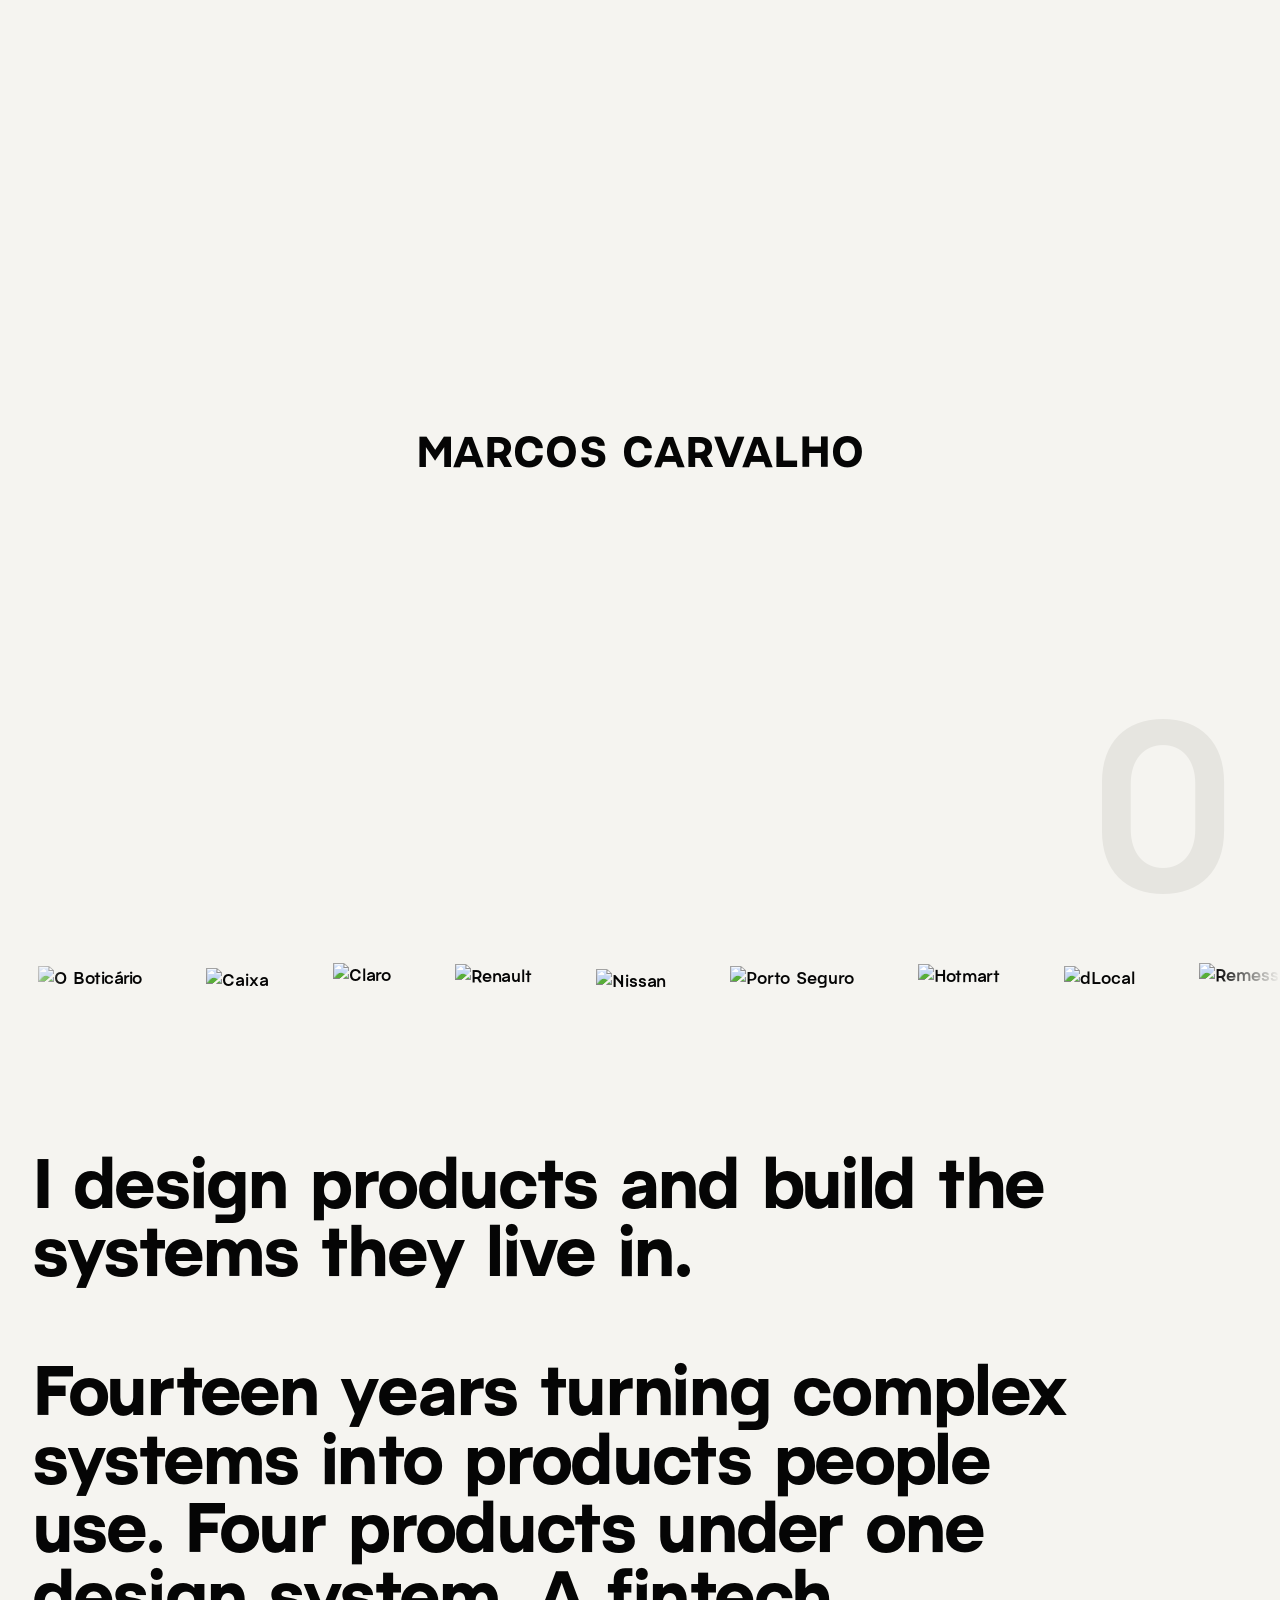
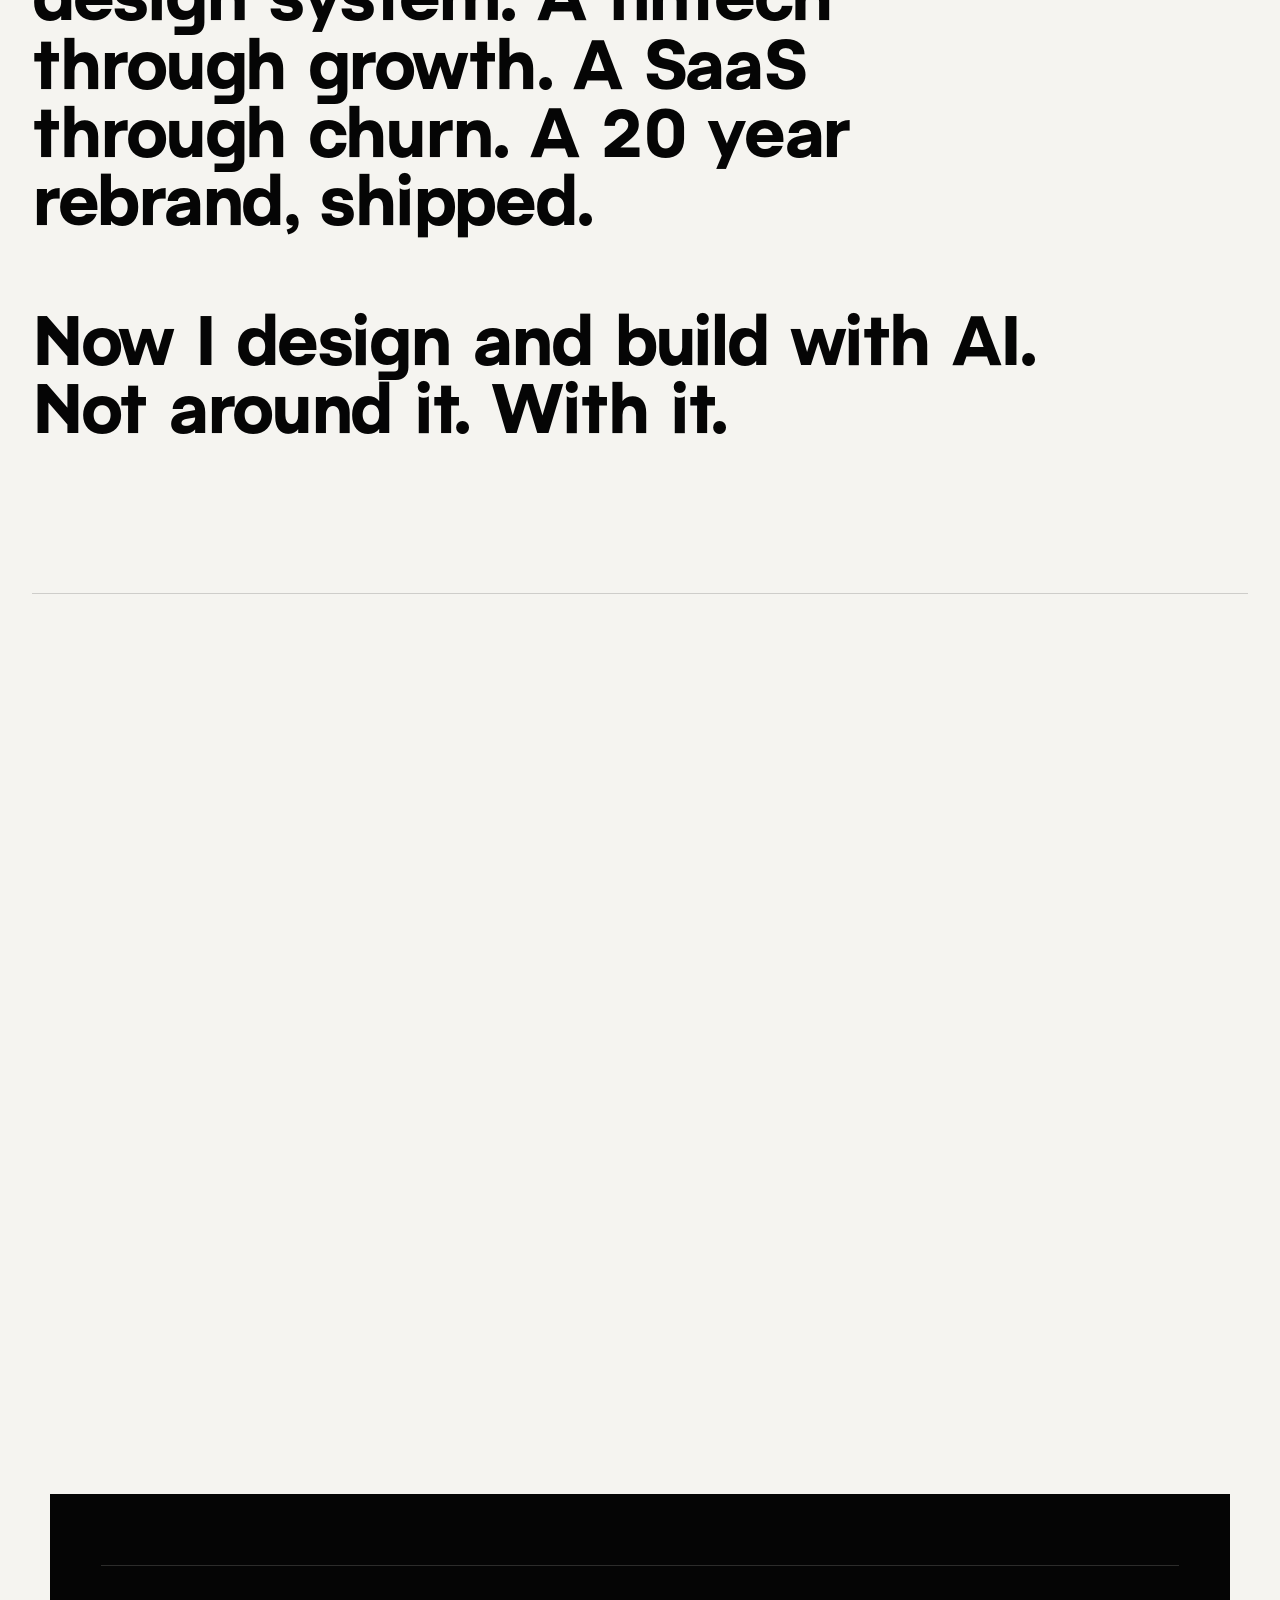
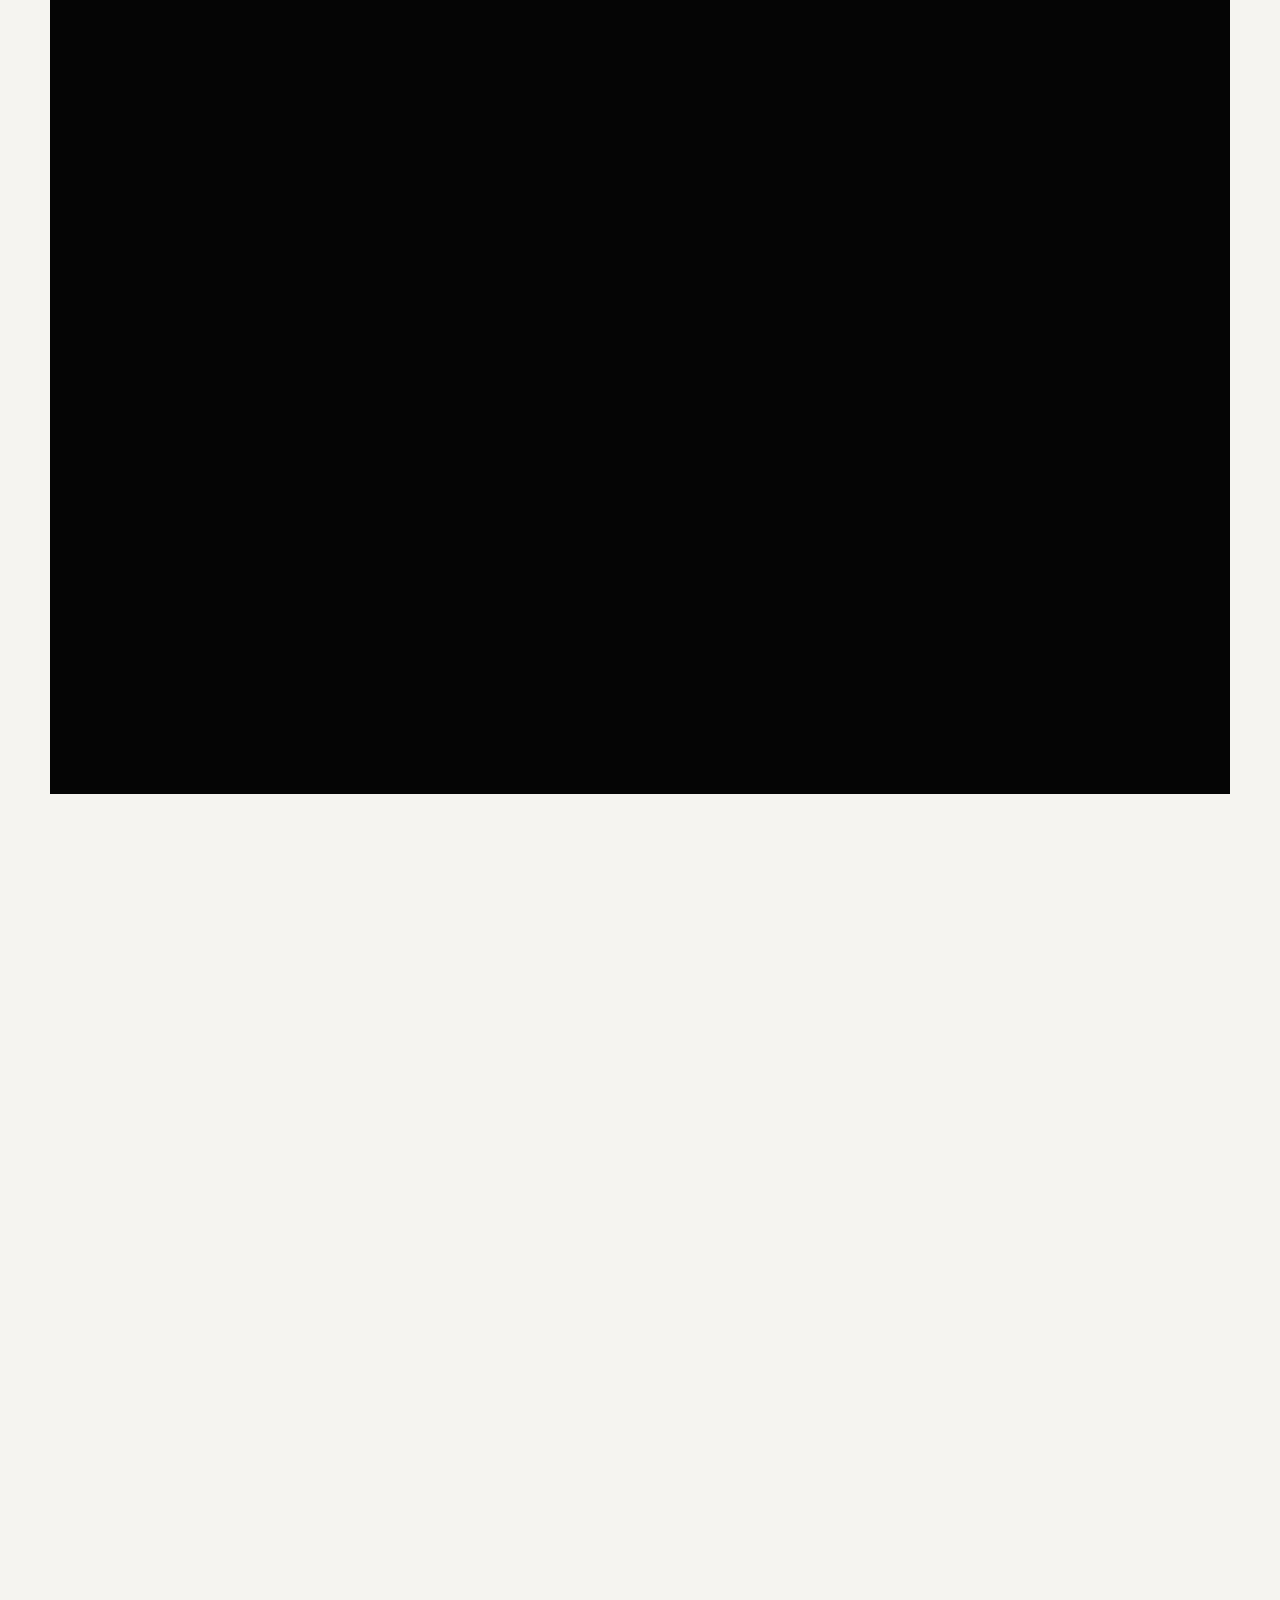
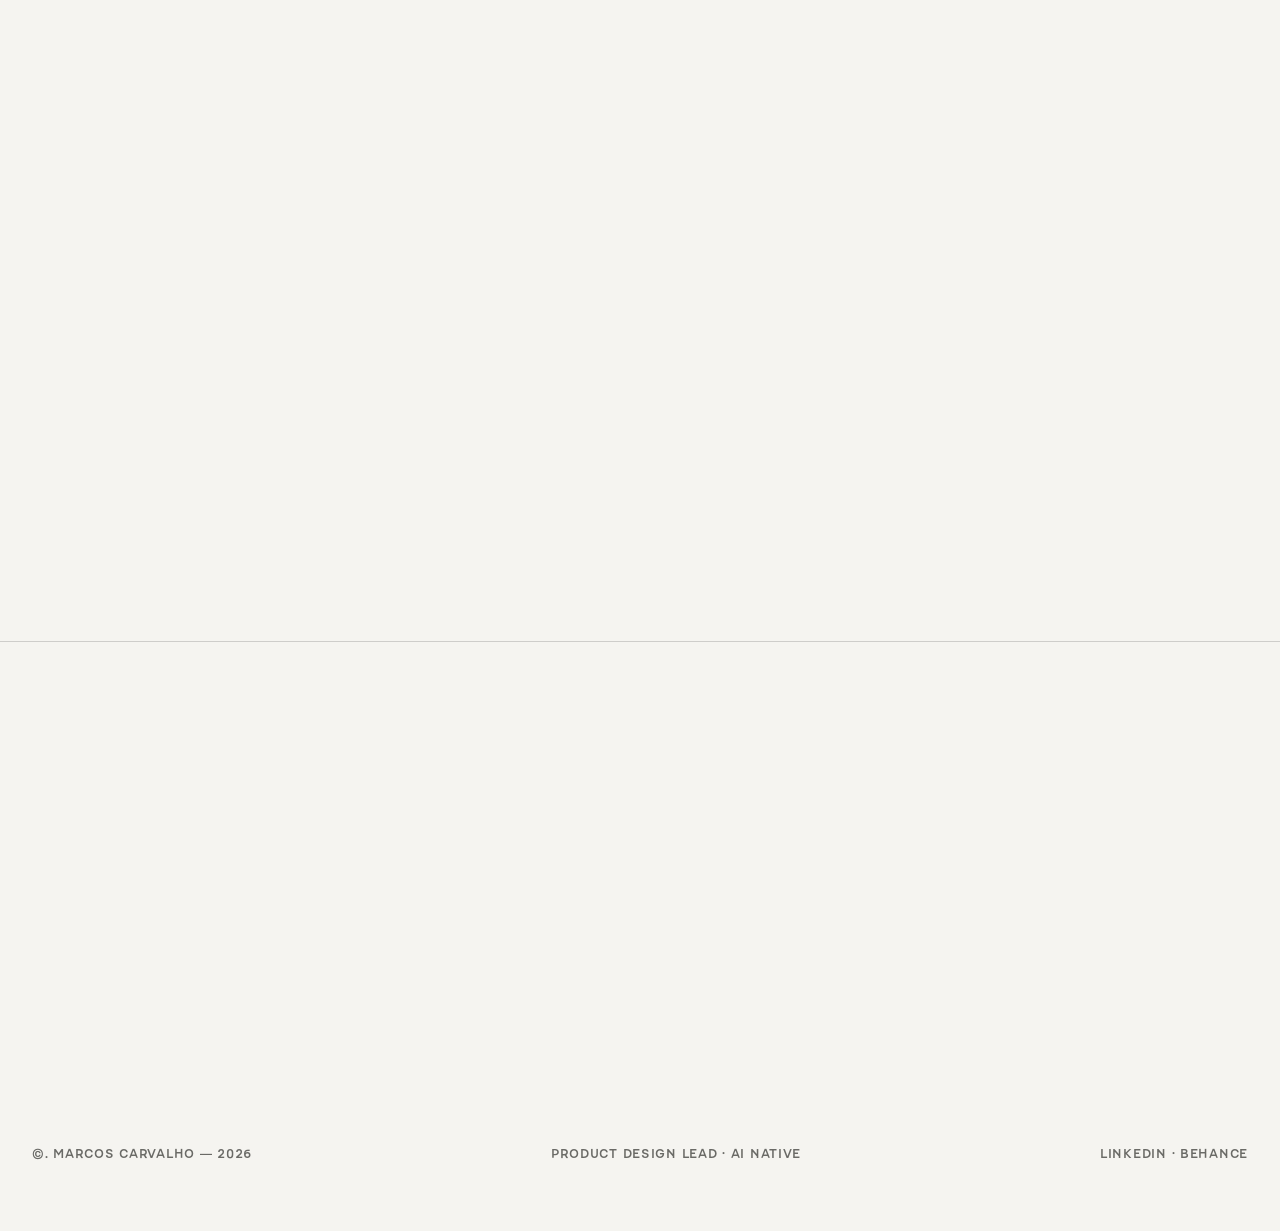
==== index.html @ 19cd9fac "Site leve: vídeos dos cases, página Systems e imagens do CMS fora do JSON Trabalho de 19/11 que esta" ====
<!doctype html>
<html lang="en">
<head>
<meta charset="utf-8" />
<meta name="viewport" content="width=device-width, initial-scale=1, viewport-fit=cover" />
<title>Marcos Carvalho — Product Design Lead &amp; AI native Designer</title>
<meta name="description" content="Marcos Carvalho, Product Design Lead and AI native Designer. Founder of CEROL. Fourteen years turning complex systems into products people use." />
<meta property="og:title" content="Marcos Carvalho — Product Design Lead & AI native Designer" />
<meta property="og:description" content="Fourteen years turning complex systems into products people use. Now designing and building with AI." />
<meta property="og:url" content="https://marcoscarvalho.work/" />
<link rel="canonical" href="https://marcoscarvalho.work/" />
<link rel="icon" href="assets/cerol/void.svg" />
<link rel="preload" as="font" href="fonts/Pacaembu-Regular.woff2" type="font/woff2" crossorigin>
<link rel="preload" as="font" href="fonts/Pacaembu-Bold.woff2" type="font/woff2" crossorigin>
<link rel="preload" as="font" href="fonts/dTJakob_Rg.woff2" type="font/woff2" crossorigin>
<link rel="stylesheet" href="css/main.css?v=89" />
</head>
<body>

  <!-- ============ LOADER ============ -->
  <div id="loader">
    <div class="pct">0</div>
    <div class="wordmark">MARCOS CARVALHO</div>
  </div>
  <div id="loader-wipe"></div>

  <!-- ============ FIXED 3D + GRAIN ============ -->
  <canvas id="gl"></canvas>
  <div id="grain"></div>

  <!-- ============ HERO INTRO MONTAGE (Huge introFastImages) ============ -->
  <div id="hero-montage" aria-hidden="true">
    <figure class="sym"><img src="assets/cerol/sun.svg" alt=""></figure>
    <figure class="sym"><img src="assets/cerol/urchin.svg" alt=""></figure>
    <figure><img src="assets/montage/120517563-37.webp" alt=""></figure>
    <figure><img src="assets/montage/135486111-07.webp" alt=""></figure>
    <figure><img src="assets/montage/250632349-15.webp" alt=""></figure>
    <figure><img src="assets/montage/136071709-cover.webp" alt=""></figure>
    <figure><img src="assets/montage/135764741-cover.webp" alt=""></figure>
    <figure><img src="assets/montage/118534117-cover.webp" alt=""></figure>
    <figure><img src="assets/montage/209221077-03.webp" alt=""></figure>
    <figure><img src="assets/montage/54196333-04.webp" alt=""></figure>
    <figure><img src="assets/montage/250632349-23.webp" alt=""></figure>
    <figure><img src="assets/montage/120517563-23.webp" alt=""></figure>
    <figure><img src="assets/montage/135486111-03.webp" alt=""></figure>
  </div>

  <!-- ============ NAV ============ -->
  <!-- starts hidden in the markup so the wordmark never flashes over the hero
       before main.js runs, and so its reveal doesn't play against the loader -->
  <nav class="nav nav-mask nav-hidden" id="nav">
    <a class="brand" href="index.html"><span>Marcos</span> <span>Carvalho</span></a>
    <!-- the site is three pages now, so the bar has to carry the way in.
         nav-mask hides only the wordmark over the hero (the hero already
         spells the name) — the links stay reachable from the first pixel. -->
    <div class="navlinks">
      <a href="product.html">Product</a>
      <a href="craft.html">Craft</a>
      <a href="systems.html">Systems</a>
      <a href="mailto:marcos@cerol.co">Contact</a>
    </div>
  </nav>

  <!-- ============ CONTENT ============ -->
  <div class="content">

    <!-- S1 · HERO -->
    <section class="hero">
      <!-- the page's h1 lives for structure/SEO; visually hidden at every size -->
      <h1 class="hero-name"><span>Marcos</span> <span>Carvalho</span></h1>
      <div class="btm">
        <!-- the spans let mobile break the roles onto their own lines -->
        <div class="lead"><span>Product Design Lead</span><span class="sep"> · </span><span>AI native</span></div>
        <div class="side">
          <span>Brazil · Remote worldwide</span>
        </div>
      </div>
      <div class="scroll-cue" aria-hidden="true">↓</div>
    </section>

    <!-- S2 · WORKED WITH — the marks land before the manifesto, not after it:
         the claim about fourteen years of complex systems arrives already
         backed rather than asking to be taken on trust.

         The --k on each item is an optical weight, not a guess: rendered at a
         common height these marks carry between 12k and 54k pixels of ink, so
         matching their heights made Caixa shout and Remessa whisper. Each k is
         sqrt(target/ink) at 60% strength — enough to even them out, not so much
         that Nissan stops being the wide wordmark everyone knows.

         The row drifts rather than wrapping: nine marks at this size do not fit
         a screen, and a broken row reads as a list that ran out of room.
         No label over it — a row of client marks under a manifesto explains
         itself. -->
    <section class="clients solid" data-theme="light">
      <div class="logos" role="img" aria-label="Brands worked with: O Boticário, Caixa, Claro, Renault, Nissan, Porto Seguro, Hotmart, dLocal, Remessa Online">
        <ul class="logos-track" id="logos-track">
            <li class="logo" style="--k:0.959"><img src="assets/logos/boticario.svg" alt="O Boticário" loading="lazy" decoding="async"></li>
            <li class="logo" style="--k:0.832"><img src="assets/logos/caixa.svg" alt="Caixa" loading="lazy" decoding="async"></li>
            <li class="logo" style="--k:1.155"><img src="assets/logos/claro.svg" alt="Claro" loading="lazy" decoding="async"></li>
            <li class="logo" style="--k:1.112"><img src="assets/logos/renault.svg" alt="Renault" loading="lazy" decoding="async"></li>
            <li class="logo" style="--k:0.743"><img src="assets/logos/nissan.svg" alt="Nissan" loading="lazy" decoding="async"></li>
            <li class="logo" style="--k:0.979"><img src="assets/logos/porto.svg" alt="Porto Seguro" loading="lazy" decoding="async"></li>
            <li class="logo" style="--k:1.105"><img src="assets/logos/hotmart.svg" alt="Hotmart" loading="lazy" decoding="async"></li>
            <li class="logo" style="--k:0.96"><img src="assets/logos/dlocal.svg" alt="dLocal" loading="lazy" decoding="async"></li>
            <li class="logo" style="--k:1.165"><img src="assets/logos/remessa.svg" alt="Remessa Online" loading="lazy" decoding="async"></li>
        </ul>
      </div>
    </section>

    <!-- S3 · MANIFESTO -->
    <section class="manifesto solid" id="manifesto" data-theme="light">
      <div class="max">
        <p data-split>I design products and build the systems they live in.</p>
        <p data-split>Fourteen years turning complex systems into products people use. Four products under one design system. A fintech through growth. A SaaS through churn. A 20 year rebrand, shipped.</p>
        <p data-split>Now I design and build with AI. Not around it. With it.</p>
      </div>
    </section>

    <!-- S4 · THE TWO DOORS — the home carries no work any more, so this is
         where it hands you over. It sits right under the manifesto: the claim
         is made and the work is one click away, before anything asks you to
         read further. Side by side and on the same hairline, because neither
         of the two is the lesser one.
         The contact follows immediately: a 50vh window onto the 3D tunnel used
         to sit between them, and with the work gone from this page it read as
         a screen of nothing rather than a breath. -->
    <section class="doors solid pad" data-theme="light">
      <div class="max">
        <div class="doors-grid three">
          <a class="door2 rv" href="product.html" data-transition>
            <span class="door-title">Product design <span class="arrow">↗</span></span>
            <span class="door-lead">Research to shipped system, in dense products. Fintech, ecommerce and B2B SaaS.</span>
            <span class="door-strip" data-catalog="product" data-layout="strip" data-limit="2" aria-hidden="true"></span>
          </a>
          <a class="door2 rv" href="craft.html" data-transition>
            <span class="door-title">Graphic &amp; craft <span class="arrow">↗</span></span>
            <span class="door-lead">Brand systems, editorial, apparel and record sleeves.</span>
            <span class="door-strip" data-catalog="craft" data-layout="strip" data-limit="2" aria-hidden="true"></span>
          </a>
          <a class="door2 rv" href="systems.html" data-transition>
            <span class="door-title">Systems &amp; experiments <span class="arrow">↗</span></span>
            <span class="door-lead">What I design and build with AI, in the open. Starting with Radar de Vagas.</span>
            <span class="door-strip" aria-hidden="true">
              <span class="dcover"><img src="assets/systems/radar/abertura.webp" alt="" loading="lazy" decoding="async"></span>
              <span class="dcover"><img src="assets/systems/radar/05-nota-de-fit.webp" alt="" loading="lazy" decoding="async"></span>
            </span>
          </a>
        </div>
      </div>
    </section>

    <!-- INTERSTICE A · sun · the breath between the work and the method -->
    <div class="inter" data-inter="0"></div>

    <!-- S5 · HOW I WORK — section is transparent so the 3D tunnel shows
         through; only the left panel (.whatido .max) has a background.
         The work moved to its own pages (product.html, craft.html), so the
         home is hero, claim and method: these columns are what the page has
         to say about how the work gets made.
         Asymmetric on purpose: three equal columns would claim these three
         things weigh the same. They don't — Product design is the titular
         position, so it leads at full width with its own topology (voice left,
         evidence right) and the other two run as a pair beneath.
         Each column closes on a spec line rather than the number it used to
         repeat: the numbers live one chapter up now.
    -->
    <section class="whatido" data-theme="light">
      <div class="max">
        <div class="lbl rv">How I work</div>
        <div class="caps">


          <div class="cap cap-lead rv">
            <!-- four products, re-composed: grid, row, column. Nothing added or
                 removed — only reorganised -->
            <div class="fig" aria-hidden="true"><svg viewBox="0 0 96 96" fill="none" stroke="currentColor" stroke-width="1.6">
              <rect class="blk b1" width="20" height="20" rx="2.5"/>
              <rect class="blk b2" width="20" height="20" rx="2.5"/>
              <rect class="blk b3" width="20" height="20" rx="2.5"/>
              <rect class="blk b4" width="20" height="20" rx="2.5"/>
            </svg></div>
            <h3>Product design</h3>
            <p class="lead">End to end, from research to shipped system.</p>
            <div class="say">
              <p>Dense products, fintech and ecommerce. Research to shipped system, with the architecture decided before the pixels. At Solvefy that meant four products pulled under one design system and one language.</p>
              <p class="proof">Information architecture · design systems · high fidelity delivery</p>
            </div>
          </div>
          <div class="cap cap-pair rv">
            <!-- orchestration: the hub dispatches work down each wire and the
                 agent that answers lights up -->
            <div class="fig" aria-hidden="true"><svg viewBox="0 0 96 96" fill="none" stroke="currentColor" stroke-width="1.6" stroke-linecap="round">
              <g class="wire"><path d="M48 48 48 18"/><path d="M48 48 76 64"/><path d="M48 48 20 64"/></g>
              <g class="pulse"><path d="M48 48 48 18"/><path d="M48 48 76 64"/><path d="M48 48 20 64"/></g>
              <circle class="hub" cx="48" cy="48" r="7.5"/>
              <circle class="node" cx="48" cy="18" r="4.5"/>
              <circle class="node" cx="76" cy="64" r="4.5"/>
              <circle class="node" cx="20" cy="64" r="4.5"/>
            </svg></div>
            <h3>AI native</h3>
            <p class="lead">I build with AI, not around it.</p>
            <div class="say">
              <p>AI driven design workflows that shortened delivery for the whole team, then an internal leads engine designed and built end to end. The stack is in my hands daily, not in a deck.</p>
              <p class="proof">Claude Code · MCPs · custom agents, since July 2025</p>
            </div>
          </div>
          <div class="cap cap-pair rv">
            <!-- a stroke laid down by hand, and the dots it seeds along the way -->
            <div class="fig" aria-hidden="true"><svg viewBox="0 0 96 96" fill="none" stroke="currentColor" stroke-width="1.6" stroke-linecap="round">
              <path class="draw" pathLength="1" d="M12 70C22 34 34 24 44 40s10 26 20 20 14-24 20-38"/>
              <circle class="seed" cx="28" cy="40" r="3.4"/>
              <circle class="seed" cx="52" cy="56" r="3.4"/>
              <circle class="seed" cx="74" cy="35" r="3.4"/>
            </svg></div>
            <h3>Craft &amp; leadership</h3>
            <p class="lead">Craft is the delivery, not the decoration.</p>
            <div class="say">
              <p>Design and growth together at Solvefy, after three runs as Product Design Lead and one as Design Director. Founder of CEROL, my own studio, and of Lerdo, the cycling brand I built from zero. I hire, mentor and leave a culture behind.</p>
              <p class="proof">Product Design Lead ×3 · Design Director · founder ×2</p>
            </div>
          </div>


        </div>
      </div>
    </section>

    <!-- INTERSTICE B · urchin · the window the third mark crosses. It sits
         between the method and the person, which is a real turn — the old one
         sat before the contact, where it read as a screen of nothing. -->
    <div class="inter" data-inter="1"></div>

    <!-- S6 · ABOUT — the same block closes every page, always the last thing
         before the ask: you read the work, then who made it, then the ask.
         No .solid: the band is transparent so the mark crossing the window
         above it keeps travelling through instead of being sliced off by an
         opaque edge. The contact below is still solid, and that is where the
         tunnel ends. -->
    <section class="about pad" data-theme="light">
      <div class="max grid">
        <p class="rv" data-split><b>The punk and DIY scene made me a designer years before I understood what design was.</b> Self taught musician since 13. Moved by everything new. Fourteen years later I run CEROL, my own design company, and still build worlds end to end, from the pixel to the P&amp;L.</p>
        <div class="portrait rv"><img src="assets/photos/portrait-960.webp" srcset="assets/photos/portrait-960.webp 960w, assets/photos/portrait.webp 1400w" sizes="(max-width:760px) 92vw, 40vw" alt="Marcos Carvalho" width="1400" height="1867" loading="lazy" decoding="async"></div>
      </div>
    </section>

    <!-- S7 · CONTACT -->
    <footer class="contact solid pad" data-theme="light">
      <div class="max">
        <div class="cta rv-line"><span>Let's build<br>something. <a href="mailto:marcos@cerol.co" data-magnetic>marcos@cerol.co</a></span></div>
        <div class="meta">
          <span>©. Marcos Carvalho — 2026</span>
          <span>Product Design Lead · AI native</span>
          <span><a href="https://www.linkedin.com/in/marcospc">LinkedIn</a> · <a href="https://www.behance.net/marcos_____carvalho">Behance</a></span>
        </div>
      </div>
    </footer>

  </div>

  <!-- ============ FLOATING UI ============ -->
  <!-- iOS 13+ gates the gyroscope behind a user-gesture permission request;
       scene.js reveals this chip only on touch devices that need it -->
  <button id="motion-cta" class="motion-chip" hidden>
    <svg viewBox="0 0 24 24" fill="none" stroke="currentColor" stroke-width="1.5" aria-hidden="true">
      <rect x="8.2" y="4" width="7.6" height="16" rx="1.6" transform="rotate(10 12 12)"/>
      <path d="M4 9.4A9.6 9.6 0 0 1 5.8 5.9M20 14.6a9.6 9.6 0 0 1-1.8 3.5"/>
    </svg>
    <span>Tilt to explore</span>
  </button>
  <div id="thumb"></div>
  <div id="cursor"><div class="ring"></div><div class="dot"></div></div>
  <div id="page-transition"></div>

<script type="importmap">
{ "imports": {
  "three": "https://cdn.jsdelivr.net/npm/three@0.160.0/build/three.module.js",
  "three/addons/": "https://cdn.jsdelivr.net/npm/three@0.160.0/examples/jsm/"
}}
</script>
<script src="https://cdn.jsdelivr.net/npm/gsap@3.12.5/dist/gsap.min.js"></script>
<script src="https://cdn.jsdelivr.net/npm/gsap@3.12.5/dist/ScrollTrigger.min.js"></script>
<script src="https://cdn.jsdelivr.net/npm/@studio-freight/lenis@1.0.42/dist/lenis.min.js"></script>
<script type="module" src="js/scene.js?v=89"></script>
<script type="module" src="js/main.js?v=89"></script>
<script type="module" src="js/work.js?v=89"></script>
</body>
</html>
---- css/main.css ----
/* ============================================================
   Marcos Carvalho — Portfolio v2
   Design tokens + full layout. See PLANO-SITE.md for the spec.
   ============================================================ */

@font-face{font-family:"Jakob";src:url("../fonts/dTJakob_Th.woff2") format("woff2"),url("../fonts/dTJakob_Th.otf") format("opentype");font-weight:200;font-display:block}
@font-face{font-family:"Jakob";src:url("../fonts/dTJakob_Rg.woff2") format("woff2"),url("../fonts/dTJakob_Rg.otf") format("opentype");font-weight:400;font-display:block}
@font-face{font-family:"Jakob";src:url("../fonts/dTJakob_Lg.woff2") format("woff2"),url("../fonts/dTJakob_Lg.otf") format("opentype");font-weight:500;font-display:block}
@font-face{font-family:"Jakob";src:url("../fonts/dTJakob_Sb.woff2") format("woff2"),url("../fonts/dTJakob_Sb.otf") format("opentype");font-weight:600;font-display:block}
@font-face{font-family:"Jakob";src:url("../fonts/dTJakob_Bd.woff2") format("woff2"),url("../fonts/dTJakob_Bd.otf") format("opentype");font-weight:700;font-display:block}

/* Pacaembu (primary typeface) — 4 weights; 200/600 fall back to nearest */
@font-face{font-family:"Pacaembu";src:url("../fonts/Pacaembu-Regular.woff2") format("woff2"),url("../fonts/Pacaembu-Regular.otf") format("opentype");font-weight:400;font-display:block}
@font-face{font-family:"Pacaembu";src:url("../fonts/Pacaembu-Medium.woff2") format("woff2"),url("../fonts/Pacaembu-Medium.otf") format("opentype");font-weight:500;font-display:block}
@font-face{font-family:"Pacaembu";src:url("../fonts/Pacaembu-Bold.woff2") format("woff2"),url("../fonts/Pacaembu-Bold.otf") format("opentype");font-weight:700;font-display:block}
@font-face{font-family:"Pacaembu";src:url("../fonts/Pacaembu-Black.woff2") format("woff2"),url("../fonts/Pacaembu-Black.otf") format("opentype");font-weight:900;font-display:block}

:root{
  --blk:#050505;
  --wht:#f5f4f0;
  --gray:#8d8d88;
  /* ---- morphing theme ---- site INVERTED: default is now LIGHT
     (white bg, black elements). --bg/--fg flip per [data-theme] on <html>;
     everything that should morph reads these instead of hardcoded blk/wht. */
  --bg:#f5f4f0;
  --fg:#050505;
  --dim:#cbcac5;               /* faint unrevealed manifesto text on light */
  --line-th:rgba(5,5,5,.16);
  --gray-th:#6a6a66;
}
:root[data-theme="light"]{
  --bg:#f5f4f0; --fg:#050505; --dim:#cbcac5;
  --line-th:rgba(5,5,5,.16); --gray-th:#6a6a66;
}
:root[data-theme="dark"]{
  --bg:#050505; --fg:#f5f4f0; --dim:#3a3a38;
  --line-th:rgba(245,244,240,.16); --gray-th:#8d8d88;
}

*{margin:0;padding:0;box-sizing:border-box}
html{scroll-behavior:auto}
/* the whole page morphs between themes over .5s (Huge duration-500) */
html,body{
  background:var(--bg);color:var(--fg);
  transition:background-color .5s cubic-bezier(.4,0,.2,1), color .5s cubic-bezier(.4,0,.2,1);
}
body{
  font-family:"Pacaembu","Jakob",system-ui,sans-serif;font-weight:400;
  -webkit-font-smoothing:antialiased;overflow-x:hidden;
  cursor:none;
}
a{color:inherit;text-decoration:none}
/* The page draws its own cursor, so the UA's pointer hand doubles it: a ring
   and a hand aiming at the same word. body already said cursor:none, but the
   UA stylesheet re-arms every interactive element, so they have to give it up
   by name. Only where a real pointer exists — the (hover:none) rule further
   down hands all of it back on touch, as does the pre-fonts loading state. */
@media (hover:hover) and (pointer:fine){
  a,button,summary,label,[role="button"],input,textarea,select{cursor:none}
  /* the lightbox sits at z-index 400 and the drawn cursor at 100, so inside
     it the system pointer is the only one the viewer can see */
  #lightbox,#lightbox button{cursor:pointer}
}
b{font-weight:600}
/* kill the 300ms tap delay and double-tap zoom on interactive elements */
a,button,.row,.tile{touch-action:manipulation}
a:focus-visible,button:focus-visible{outline:2px solid var(--fg);outline-offset:4px}
/* inside difference-blended containers a near-black outline vanishes in
   light theme — white survives the blend against any backdrop */
.nav a:focus-visible,.nav button:focus-visible,.chnav a:focus-visible{outline-color:var(--wht)}
::selection{background:var(--fg);color:var(--bg)}
img{max-width:100%;display:block}

/* ---- loading state: hide content until fonts+loader ready ---- */
html:not(.fonts-ready) body,
html:not(.fonts-ready) a,
html:not(.fonts-ready) button{cursor:auto}

/* ---- fixed 3D canvas, lives behind everything, whole page ---- */
#gl{position:fixed;inset:0;z-index:0;display:block;background:var(--bg);
  transition:background-color .5s cubic-bezier(.4,0,.2,1)}

/* ---- hero intro montage (Huge introFastImages: a rapid full bleed flash
   of frames right as the hero settles, then it clears) ---- */
#hero-montage{
  position:fixed;inset:0;z-index:150;pointer-events:none;
  background:var(--bg);opacity:0;
}
#hero-montage.playing{opacity:1}
#hero-montage figure{
  position:absolute;inset:0;margin:0;opacity:0;
  display:flex;align-items:center;justify-content:center;
}
#hero-montage figure img{
  width:100%;height:100%;object-fit:cover;
  filter:grayscale(1) contrast(1.1) brightness(1.02);
}
#hero-montage figure.sym img{
  width:min(46vh,46vw);height:auto;object-fit:contain;filter:none;
}

/* film grain overlay */
#grain{
  position:fixed;inset:0;z-index:1;pointer-events:none;opacity:.05;mix-blend-mode:multiply;
  background-image:url("data:image/svg+xml;utf8,<svg xmlns='http://www.w3.org/2000/svg' width='120' height='120'><filter id='n'><feTurbulence type='fractalNoise' baseFrequency='0.9' numOctaves='2'/></filter><rect width='100%25' height='100%25' filter='url(%23n)'/></svg>");
}

/* ---- loader ---- */
#loader{
  position:fixed;inset:0;z-index:200;background:var(--bg);
  display:flex;align-items:center;justify-content:center;overflow:hidden;
}
#loader .wordmark{
  font-weight:700;font-size:clamp(20px,3.4vw,40px);letter-spacing:.02em;
  position:relative;z-index:2;transition:opacity .5s ease, transform .6s ease;
}
#loader .pct{
  position:absolute;bottom:2vh;right:3vw;font-weight:200;
  font-size:clamp(90px,18vw,320px);line-height:.78;color:#e6e5e0;
  z-index:1;font-variant-numeric:tabular-nums;
}
#loader-wipe{
  position:fixed;inset:0;z-index:199;background:var(--bg);
  clip-path:inset(0 0 0 0);
}

/* ---- nav ---- */
.nav{
  position:fixed;top:0;left:0;right:0;z-index:50;
  display:flex;justify-content:space-between;align-items:center;
  /* viewport-fit=cover: keep the brand out of the notch / curved corners */
  padding:max(24px, env(safe-area-inset-top)) max(32px, env(safe-area-inset-right))
          24px max(32px, env(safe-area-inset-left));
  font-size:12px;letter-spacing:.05em;text-transform:uppercase;
  mix-blend-mode:difference;color:var(--wht);
  transition:transform .5s cubic-bezier(.22,.61,.36,1);
}
.nav.nav-hidden{transform:translateY(-120%)}
.nav .brand{font-weight:700;letter-spacing:.02em}
.nav .right{font-size:11px;letter-spacing:.08em;color:var(--gray)}

/* ---- nav links (the site went from one page to three) ----
   The hairline under a link is the same gesture the labels and the proofs
   use, so navigation reads as part of the system rather than bolted on. */
.nav .navlinks{display:flex;align-items:center;gap:clamp(15px,2.3vw,32px)}
.nav .navlinks a{position:relative;padding-bottom:4px}
.nav .navlinks a::after{
  content:"";position:absolute;left:0;right:0;bottom:0;height:1px;
  background:currentColor;transform:scaleX(0);transform-origin:left;
  transition:transform .45s cubic-bezier(.16,.84,.36,1);
}
.nav .navlinks a:hover::after,
.nav .navlinks a[aria-current="page"]::after{transform:scaleX(1)}
.nav .navlinks a[aria-current="page"]{font-weight:700}
@media (max-width:520px){
  .nav .navlinks{gap:14px;font-size:11px}
  /* two words plus three links do not fit a phone bar, so the wordmark
     drops to the first name and keeps the links reachable */
  .nav .brand > span:nth-child(2){display:none}
}
/* four links since Systems joined: on the narrowest phones the bar tightens
   its gaps and margins instead of pushing CONTACT off the edge */
@media (max-width:400px){
  .nav{padding-left:max(18px, env(safe-area-inset-left));padding-right:max(18px, env(safe-area-inset-right))}
  .nav .navlinks{gap:10px;font-size:10.5px;letter-spacing:.03em}
}
@media (max-width:340px){
  .nav .navlinks{gap:8px;font-size:10px;letter-spacing:.01em}
}

/* ---- nav wordmark reveal (home only) ----
   The home nav carries nothing but the wordmark, and the hero already spells
   the name out in orbit — so instead of yanking the whole bar out of frame,
   the type drops in from behind the top edge. Same masked line reveal the page
   body uses (.rv-line), mirrored, because this one arrives from above. The two
   words are offset a beat so it lands as a phrase instead of a block. */
.nav-mask.nav-hidden{transform:none}
.nav-mask .brand{overflow:hidden}
.nav-mask .brand > span{
  display:inline-block;
  transition:transform .85s cubic-bezier(.16,.84,.36,1);
}
.nav-mask .brand > span:nth-child(2){transition-delay:.07s}
/* -130% rather than -100%: the mask is the line box, so the type has to clear
   its own height plus the leading above it before the edge hides it */
.nav-mask.nav-hidden .brand > span{transform:translateY(-130%)}

/* ---- content layer ---- */
/* viewport-fit=cover extends the page under the notch in landscape; the 3D
   canvas stays full bleed while every section's content keeps clear of it */
.content{position:relative;z-index:10;
  padding-left:env(safe-area-inset-left);padding-right:env(safe-area-inset-right)}
section{position:relative}
.pad{padding-left:32px;padding-right:32px}
.max{max-width:1600px;margin:0 auto}
/* reading sections morph with the theme (bg + fg follow [data-theme]) */
.solid{background:var(--bg)}
/* Selected work is pinned black instead of following the page theme: it used
   to render white for the beat before its own theme trigger fired and then
   flip, which read as a flash. Same self-contained treatment .whatido .max
   uses — the page around it still morphs, so the seam stays soft. */
.invert{
  --bg:#050505; --fg:#f5f4f0; --dim:#3a3a38;
  --line-th:rgba(245,244,240,.16); --gray-th:#8d8d88;
  background:var(--bg);color:var(--fg);
  padding-top:clamp(28px,4vw,60px);padding-bottom:clamp(28px,4vw,60px);
}
.invert .gray{color:var(--gray-th)}
/* everything carrying a theme colour morphs together over .5s (Huge duration-500);
   without this the sections snap instantly while the page bg lags behind */
.solid,.invert,.craft,.contact,
.lbl,.proj,.row .m,.contact .cta a,.contact .meta,.contact .meta a{
  transition:background-color .5s cubic-bezier(.4,0,.2,1),
             color .5s cubic-bezier(.4,0,.2,1),
             border-color .5s cubic-bezier(.4,0,.2,1);
}

/* ---- reveal primitives (JS toggles .is-in) ---- */
.rv{opacity:0;transform:translateY(32px);transition:opacity .9s cubic-bezier(.16,.84,.36,1), transform .9s cubic-bezier(.16,.84,.36,1)}
.rv.is-in{opacity:1;transform:translateY(0)}
/* The mask clips at its own edge, and these headings run at line-height .9
   to .98 — tight enough that p, g and y hang below the line box and lost
   their tails ("shipped" came out with its descenders sliced off).
   The padding grows the masked box downward so the tails fall inside it; the
   negative margin on the mask keeps the element where it was in the flow.
   The reveal is untouched: the line still starts a full box-height below,
   and that box is now the taller one. */
.rv-line{overflow:hidden;margin-bottom:-.18em}
.rv-line > *{display:block;padding-bottom:.18em;transform:translateY(110%);transition:transform .9s cubic-bezier(.16,.84,.36,1)}
.rv-line.is-in > *{transform:translateY(0)}

/* label with growing hairline */
.lbl{
  display:flex;align-items:center;gap:14px;
  font-size:12px;letter-spacing:.26em;text-transform:uppercase;color:var(--gray-th);
  margin-bottom:40px;
}
.lbl::before{
  content:"";flex:0 0 40px;height:1px;background:currentColor;
  transform:scaleX(0);transform-origin:left;transition:transform .8s cubic-bezier(.16,.84,.36,1) .1s;
}
.lbl.is-in::before{transform:scaleX(1)}

/* ---- hero ---- */
.hero{position:relative;min-height:100vh;min-height:100svh;display:flex;flex-direction:column;justify-content:flex-end;padding:120px 32px 44px;pointer-events:none}
/* the h1 exists for structure/SEO; visually hidden at every size */
.hero-name{
  position:absolute;width:1px;height:1px;overflow:hidden;
  clip-path:inset(50%);white-space:nowrap;margin:-1px;padding:0;border:0;
}
.hero .btm{display:flex;justify-content:space-between;align-items:flex-end;gap:20px;flex-wrap:wrap}
/* centred scroll cue: a down arrow that bobs to invite the scroll */
.hero .scroll-cue{
  position:absolute;left:50%;bottom:40px;
  font-size:24px;line-height:1;color:var(--fg);
  animation:scroll-bob 1.8s cubic-bezier(.45,0,.55,1) infinite;
}
@keyframes scroll-bob{
  0%,100%{transform:translate(-50%,0);opacity:.45}
  50%{transform:translate(-50%,12px);opacity:1}
}
@media (prefers-reduced-motion:reduce){
  .hero .scroll-cue{animation:none;transform:translate(-50%,0);opacity:.7}
}
/* both bottom blocks share one type style + spacing; only alignment differs */
.hero .lead,
.hero .side{
  font-size:12px;letter-spacing:.14em;text-transform:uppercase;
  color:var(--fg);font-weight:500;line-height:1.7;margin:0;padding:0;
}
.hero .side{text-align:right}

/* ---- interstitial (transparent window onto the 3D tunnel) ---- */
.inter{height:50vh;position:relative;background:transparent;pointer-events:none;display:flex;align-items:center;justify-content:flex-start;padding-left:32px}
.inter .chapter-label{
  display:flex;flex-direction:column;align-items:flex-start;gap:32px;text-align:left;
  opacity:0;transform:translateY(24px);
  transition:opacity 1s ease, transform 1.2s cubic-bezier(.16,.84,.36,1);
  mix-blend-mode:difference;
}
.inter .chapter-label .num{
  font-weight:200;font-size:clamp(100px,16vw,260px);line-height:.8;color:var(--wht);
}
.inter .chapter-label .txt{
  font-size:13px;letter-spacing:.32em;text-transform:uppercase;color:var(--wht);opacity:.7;
}
.inter.is-active .chapter-label{opacity:1;transform:translateY(0)}

/* ---- manifesto (word reveal) ---- */
/* The section closes on the same beat it breathes between paragraphs: the last
   line keeps its own 1.1em instead of the section carrying a separate bottom
   padding, so the two gaps can never drift apart. flow-root is what keeps that
   margin inside the panel — without it the bottom margin collapses straight
   out of the section and the gap disappears. */
.manifesto{padding:20vh 32px 0;display:flow-root}
.manifesto p{
  font-weight:600;font-size:clamp(25.2px,5.04vw,79.2px);line-height:1.06;letter-spacing:-.02em;
  max-width:23ch;margin:0 0 1.1em; /* left-aligned editorial, Huge style; -10% */
}
.manifesto .w{color:var(--dim);transition:color .1s linear}
.manifesto .w.hot{font-weight:700}

/* ---- what I do ---- */
/* the section keeps a page-coloured bg (covers the canvas) with breathing room;
   the content itself sits in a self-contained panel whose bg hugs only the
   content + padding (not full bleed) and is left aligned */
.whatido{padding:32px 32px clamp(56px,9vh,130px)}
.whatido .max{
  /* self-contained inverted panel, independent of the page theme */
  --bg:#050505; --fg:#f5f4f0; --dim:#3a3a38;
  --line-th:rgba(245,244,240,.16); --gray-th:#8d8d88;
  width:fit-content;max-width:min(1180px,100%);margin-inline:auto;   /* centred, shrink to content */
  background:var(--bg);color:var(--fg);
  padding:clamp(28px,4vw,60px);
}
/* Not three abreast. Three equal columns rank these three things equal, and
   they aren't: Product design is the titular position the hero and the
   manifesto commit to, so it leads the grid at full width and the other two
   share the row under it. The pair still reads as peers — compared, not
   ranked. */
.caps{
  border-top:1px solid var(--line-th);
  display:grid;grid-template-columns:repeat(2,minmax(0,1fr));
}
.cap{
  display:flex;flex-direction:column;
  border-bottom:1px solid var(--line-th);
  padding:38px clamp(18px,2.2vw,34px) 44px;
}
/* the lead owns the full row and a different internal topology: the claim on
   the left, the evidence dropped to the baseline on the right */
.cap-lead{
  grid-column:1 / -1;padding-left:0;padding-right:0;
  display:grid;align-items:start;
  grid-template-columns:minmax(0,1.08fr) minmax(0,1fr);
  column-gap:clamp(32px,5vw,96px);
  padding-top:clamp(38px,4vw,54px);padding-bottom:clamp(44px,4.6vw,60px);
}
.cap-lead .fig,.cap-lead h3,.cap-lead .lead{grid-column:1}
/* the evidence starts level with the title, not at the block's floor: bottom
   alignment left a 190px void beside the figure that read as unfinished */
.cap-lead .say{grid-column:2;grid-row:2 / span 2;align-self:start}
/* :first-of-type/:last-of-type match on element type, not class — with the
   lead as the first div they silently skipped the pair's left column and
   knocked its text 32px out of line with the heading above it */
.cap-lead + .cap-pair{padding-left:0}
.cap-pair + .cap-pair{padding-right:0;border-left:1px solid var(--line-th)}

/* Four steps, not two. The old jump was a 26px heading straight into a 14px
   wall; the .lead line is the rung that was missing, and it carries the one
   sentence worth reading if nothing else gets read.
   Both it and the heading are short enough to orphan a word on their own —
   "I build with AI, not around / it." is the failure balance prevents. */
.cap h3,.cap .lead{text-wrap:balance}
.cap h3{font-weight:600;font-size:clamp(21px,2.2vw,31px);line-height:1.04;letter-spacing:-.02em;margin-bottom:13px}
.cap-lead h3{font-weight:700;font-size:clamp(40px,4.6vw,68px);line-height:.96;letter-spacing:-.032em;margin-bottom:18px}
.cap .lead{
  font-weight:500;font-size:clamp(16.5px,1.42vw,19.5px);line-height:1.34;
  letter-spacing:-.01em;color:var(--fg);max-width:24ch;margin:0;
}
.cap-lead .lead{font-size:clamp(21px,2vw,28px);line-height:1.24;letter-spacing:-.018em;max-width:19ch}
/* .say is the column's lower half: body, then the proof pinned to the floor so
   the two pair columns land their proof lines on one shared baseline no matter
   how their paragraphs wrap */
.cap .say{display:flex;flex-direction:column;flex:1;margin-top:19px}
.cap-lead .say{margin-top:0}
.cap p:not(.lead):not(.proof){
  font-weight:400;font-size:clamp(14.5px,1.08vw,15.5px);line-height:1.62;
  color:color-mix(in srgb, var(--fg) 66%, var(--bg));max-width:42ch;
}
.cap-lead p:not(.lead):not(.proof){font-size:clamp(15px,1.16vw,17px);line-height:1.6;max-width:46ch}

/* the proof line is the point of the column. It gets the site's own signature
   gesture — the hairline that grows in — instead of being a gray caption. */
.cap .proof{
  margin-top:auto;padding-top:26px;
  /* flex-start, not center: when the line wraps at narrow widths a centred
     rule drifts to the middle of the block instead of leading the first line */
  display:flex;align-items:flex-start;gap:13px;
  font-weight:500;font-size:12px;letter-spacing:.12em;text-transform:uppercase;
  line-height:1.5;color:var(--fg);max-width:none;
}
.cap .proof::before{
  content:"";flex:0 0 26px;height:1px;background:currentColor;
  margin-top:.72em;   /* optical centre of the first line, at any wrap count */
  transform:scaleX(0);transform-origin:left;
  transition:transform .85s cubic-bezier(.16,.84,.36,1) .45s;
}
.cap.is-in .proof::before{transform:scaleX(1)}
.cap-lead .proof{font-size:13px;padding-top:30px}
.cap-lead .proof::before{flex-basis:44px}
/* the pair arrives just after the lead has landed */
.cap-pair{transition-delay:.12s}
.cap-pair + .cap-pair{transition-delay:.22s}
.cap-pair .proof::before{transition-delay:.62s}
.cap-pair + .cap-pair .proof::before{transition-delay:.72s}

/* ---- what-I-do figures ----
   One monoline drawing per column, each one doing the thing its column
   describes rather than decorating it: work dispatched to agents, four
   products reorganised, a stroke laid down that seeds more.

   Each plays ONCE as its column arrives, then rests on the finished drawing.
   Three perpetual loops on three unrelated periods (2.7s / 8s / 5.6s) only
   competed with each other and with the reading. Declaring the animations on
   .is-in rather than pausing them means the static rules below ARE the resting
   state — so the pre-reveal frame and reduced motion both show a complete
   drawing instead of the blank or half-erased stroke they used to. */
.cap .fig{
  width:clamp(86px,8.6vw,126px);margin-bottom:30px;color:var(--fg);
}
.cap-lead .fig{width:clamp(112px,10.6vw,154px);margin-bottom:clamp(30px,3vw,38px)}
.cap .fig svg{width:100%;height:auto;display:block}

/* AI native — the hub dispatches a packet down each wire and the agent
   answering it lights up. That is the orchestration, drawn. It loops like a
   gif: a quick dispatch, then most of the cycle the network sits powered. */
.fig .wire{opacity:.3}
.fig .pulse path{stroke-dasharray:9 240;stroke-dashoffset:-40}
.fig .node{transform-box:fill-box;transform-origin:center;opacity:.5}
.fig .hub{transform-box:fill-box;transform-origin:center}
.cap.is-in .fig .pulse path{animation:figRun 3.2s cubic-bezier(.45,0,.55,1) .18s infinite both}
.cap.is-in .fig .pulse path:nth-child(2){animation-delay:.32s}
.cap.is-in .fig .pulse path:nth-child(3){animation-delay:.46s}
@keyframes figRun{
  0%{stroke-dashoffset:9}
  24%,100%{stroke-dashoffset:-40}
}
/* the hub is circle 1, so the three nodes are types 2, 3 and 4 */
.cap.is-in .fig .node{animation:figPing 3.2s ease-out .18s infinite both}
.cap.is-in .fig .node:nth-of-type(3){animation-delay:.32s}
.cap.is-in .fig .node:nth-of-type(4){animation-delay:.46s}
@keyframes figPing{
  0%,18%{transform:scale(1);opacity:.5}
  25%{transform:scale(1.5);opacity:1}
  35%,100%{transform:scale(1);opacity:.5}
}
.cap.is-in .fig .hub{animation:figHub 3.2s ease-in-out .18s infinite both}
@keyframes figHub{0%,40%,100%{transform:scale(1)}20%{transform:scale(1.12)}}

/* Product design — the same four products, re-composed: grid, row, column,
   and back to grid. Nothing is added or removed, only reorganised. Loops,
   resting on the grid for the last third of each cycle. */
.fig .b1{transform:translate(22px,22px)}
.fig .b2{transform:translate(54px,22px)}
.fig .b3{transform:translate(22px,54px)}
.fig .b4{transform:translate(54px,54px)}
.cap.is-in .fig .blk{
  animation-duration:5s;animation-timing-function:cubic-bezier(.65,0,.35,1);
  animation-delay:.2s;animation-iteration-count:infinite;animation-fill-mode:both;
}
.cap.is-in .fig .b1{animation-name:figB1}
.cap.is-in .fig .b2{animation-name:figB2;animation-delay:.25s}
.cap.is-in .fig .b3{animation-name:figB3;animation-delay:.3s}
.cap.is-in .fig .b4{animation-name:figB4;animation-delay:.35s}
/* all three arrangements span roughly the same box, so the figure keeps the
   optical weight of its two neighbours through the whole cycle */
@keyframes figB1{0%{transform:translate(22px,22px)}16%,27%{transform:translate(2px,38px)}41%,52%{transform:translate(38px,2px)}68%,100%{transform:translate(22px,22px)}}
@keyframes figB2{0%{transform:translate(54px,22px)}16%,27%{transform:translate(26px,38px)}41%,52%{transform:translate(38px,26px)}68%,100%{transform:translate(54px,22px)}}
@keyframes figB3{0%{transform:translate(22px,54px)}16%,27%{transform:translate(50px,38px)}41%,52%{transform:translate(38px,50px)}68%,100%{transform:translate(22px,54px)}}
@keyframes figB4{0%{transform:translate(54px,54px)}16%,27%{transform:translate(74px,38px)}41%,52%{transform:translate(38px,74px)}68%,100%{transform:translate(54px,54px)}}

/* Craft & leadership — a stroke made by hand, and the dots it seeds along
   the way. pathLength=1 keeps the draw timing independent of the geometry.
   It used to end on opacity:0 and idle at dashoffset:1, which is why the
   column could show nothing but a stray tick. Now it loops: draws, holds
   drawn, fades, draws again. */
.fig .draw{stroke-dasharray:1;stroke-dashoffset:0}
.fig .seed{transform-box:fill-box;transform-origin:center}
.cap.is-in .fig .draw{animation:figDraw 4.8s cubic-bezier(.62,0,.3,1) .15s infinite both}
@keyframes figDraw{
  0%{stroke-dashoffset:1;opacity:1}
  32%,80%{stroke-dashoffset:0;opacity:1}
  92%,100%{stroke-dashoffset:0;opacity:0}
}
/* each dot lands as the stroke passes it, not all three at once. One shared
   start and per dot keyframes, so all three fade out together with the stroke */
.cap.is-in .fig .seed{animation:4.8s cubic-bezier(.16,.84,.36,1) .15s infinite both}
.cap.is-in .fig .seed:nth-of-type(1){animation-name:figSeed1}
.cap.is-in .fig .seed:nth-of-type(2){animation-name:figSeed2}
.cap.is-in .fig .seed:nth-of-type(3){animation-name:figSeed3}
@keyframes figSeed1{0%,10%{transform:scale(0);opacity:0}21%,80%{transform:scale(1);opacity:1}92%,100%{transform:scale(1);opacity:0}}
@keyframes figSeed2{0%,17%{transform:scale(0);opacity:0}29%,80%{transform:scale(1);opacity:1}92%,100%{transform:scale(1);opacity:0}}
@keyframes figSeed3{0%,25%{transform:scale(0);opacity:0}36%,80%{transform:scale(1);opacity:1}92%,100%{transform:scale(1);opacity:0}}
  to{transform:scale(1);opacity:1}
}

/* ---- solvefy teaser ---- */
.feat{padding:12vh 32px 14vh}
.feat .kick{font-size:13px;letter-spacing:.24em;text-transform:uppercase;color:var(--gray)}
.feat h2{
  font-weight:700;font-size:clamp(56px,15vw,240px);line-height:.82;letter-spacing:-.03em;
  margin:24px 0 28px;padding-bottom:.08em; /* clearance for descenders */
}
.feat .desc{font-weight:200;font-size:clamp(17px,2vw,25px);line-height:1.4;max-width:42ch;color:#d6d5cf;margin-bottom:56px}
.feat .chapters{display:flex;flex-wrap:wrap;gap:10px 28px;margin-bottom:48px}
.feat .chapters span{font-size:12px;letter-spacing:.08em;text-transform:uppercase;color:var(--gray)}
.feat .open{
  display:inline-flex;align-items:center;gap:10px;border:1px solid var(--wht);
  border-radius:100px;padding:16px 30px;font-size:13px;letter-spacing:.08em;text-transform:uppercase;
  transition:background .3s ease, color .3s ease;
}
.feat .open:hover{background:var(--wht);color:var(--blk)}

/* ---- selected work / brand & art (line lists) ---- */
/* borders read the themed hairline so they flip with the morph */
.proj{border-top:1px solid var(--line-th)}
.row{
  display:flex;justify-content:space-between;align-items:baseline;
  padding:30px 0;position:relative;cursor:none;
  border-bottom:1px solid var(--line-th);
  transition:padding-left .4s cubic-bezier(.22,.61,.36,1), opacity .3s ease,
             color .5s cubic-bezier(.4,0,.2,1), border-color .5s cubic-bezier(.4,0,.2,1);
}
.row .t{font-weight:500;font-size:clamp(24px,4vw,54px);letter-spacing:-.01em;display:flex;align-items:center;gap:16px}
.row .t .arrow{opacity:0;transform:translateX(-8px);transition:opacity .35s ease, transform .35s ease;font-weight:400}
.row:hover{padding-left:36px}
.row:hover .t .arrow{opacity:1;transform:translateX(0)}
.row .m{font-size:12px;letter-spacing:.09em;text-transform:uppercase;color:var(--gray-th)}
.row.sec .t{font-weight:500}
/* ---- row cover ----
   The cover rides on the right of every row, between the title and the meta,
   so the list is legible at a glance instead of only under the cursor. The
   row switches from baseline to centre alignment because a 4:3 image has no
   baseline to share with the type. */
.row.has-cover{
  /* grid, not flex: the meta sits under the name instead of across the row,
     so the title and its tags read as one block and the cover holds the
     right edge on its own. Same shape the phone layout already used. */
  display:grid;grid-template-columns:1fr clamp(232px,26vw,400px);
  grid-template-rows:auto auto;
  column-gap:clamp(20px,3vw,56px);row-gap:clamp(7px,.8vw,13px);
  padding:clamp(18px,2vw,26px) 0;
}
.row.has-cover .t{grid-column:1;grid-row:1;align-self:end;min-width:0}
.row.has-cover .m{grid-column:1;grid-row:2;align-self:start;text-align:left}
.row-cover{
  grid-column:2;grid-row:1 / 3;align-self:center;
  aspect-ratio:4/3;overflow:hidden;background:#111;display:block;
}
.row-cover img{
  width:100%;height:100%;object-fit:cover;display:block;
  transform:scale(1.03);transition:transform .9s cubic-bezier(.16,.84,.36,1);
}
.row.has-cover:hover .row-cover img{transform:scale(1.09)}
/* indenting the whole row would drag the cover off the right edge, so the
   left column takes the gesture and the image stays put */
.row.has-cover:hover{padding-left:0}
.row.has-cover .t,
.row.has-cover .m{transition:padding-left .4s cubic-bezier(.22,.61,.36,1)}
.row.has-cover:hover .t,
.row.has-cover:hover .m{padding-left:28px}

/* injected by main.js on every load; only the phone layout reveals it
   (display gate lives in CSS so breakpoint crossings never strand it) */
.row .row-thumb{display:none}

/* ---- thumb follower ---- */
#thumb{
  position:fixed;z-index:60;width:300px;height:210px;pointer-events:none;opacity:0;
  transform:translate(-50%,-50%) scale(.92);transition:opacity .25s ease;
  overflow:hidden;background:#111;
}
#thumb.on{opacity:1}
/* two stacked layers crossfade between hover images: visibly "running" like
   a gif, and full colour (no grayscale filter) */
#thumb .tlayer{
  position:absolute;inset:0;width:100%;height:100%;object-fit:cover;
  opacity:0;transition:opacity .5s ease;
}
#thumb .tlayer.show{opacity:1}
#thumb .fallback{
  width:100%;height:100%;display:flex;flex-direction:column;justify-content:center;
  padding:22px;background:#111;position:relative;
}
#thumb .fallback .fmark{position:absolute;top:16px;right:18px;width:22px;height:22px;opacity:.5;filter:invert(1)}
#thumb .fallback .fname{font-family:"Pacaembu","Jakob";font-weight:700;font-size:22px;color:var(--wht);text-transform:lowercase}
#thumb .fallback .fcat{font-size:10px;letter-spacing:.1em;text-transform:uppercase;color:var(--gray);margin-top:8px}

/* ---- craft photo (full bleed B&W) ---- */
.craft{height:100vh;display:flex;align-items:center;overflow:hidden;position:relative}
.craft .imgwrap{position:absolute;inset:0;overflow:hidden}
.craft .imgwrap img{
  width:100%;height:100%;object-fit:cover;
  filter:grayscale(1) contrast(1.15) brightness(1.05);opacity:.55;
  transform:scale(1.15);transition:transform 1.2s cubic-bezier(.16,.84,.36,1);
}
.craft.is-in .imgwrap img{transform:scale(1)}
.craft .grad{position:absolute;inset:0;background:linear-gradient(90deg,var(--bg) 6%,transparent 62%)}
.craft .txt{position:relative;padding:0 32px;max-width:920px}
.craft h2{font-weight:700;font-size:clamp(32px,6vw,100px);line-height:.98;letter-spacing:-.02em}

/* ---- about ---- */
.about{padding:16vh 32px}
.about .grid{display:grid;grid-template-columns:1.3fr 1fr;gap:60px;align-items:center}
.about p{font-weight:200;font-size:clamp(19px,2.4vw,34px);line-height:1.3;min-width:0;
  /* no word alone on the last line, in either language ("P&L." was) */
  text-wrap:pretty}
.about .dim{color:var(--dim)}
/* the lead sentence, restored: splitWords used to flatten the <b> away */
.about .w.em{font-weight:600}
.about .portrait{overflow:hidden;background:#111;min-width:0;aspect-ratio:4/5}
.about .portrait img{width:100%;height:100%;object-fit:cover;filter:grayscale(1) contrast(1.1)}

/* ---- catalog pages (product.html / craft.html) ----
   Each one opens by stating its own scope at the scale the home gives its
   manifesto, so arriving from the nav never feels like landing mid page. */
.masthead{padding-top:clamp(132px,21vh,250px);padding-bottom:clamp(56px,9vh,132px)}
.masthead .lbl{margin-bottom:clamp(26px,4vh,54px)}
.mast-title{
  font-weight:700;font-size:clamp(36px,6.8vw,112px);line-height:.96;
  letter-spacing:-.03em;max-width:17ch;text-wrap:balance;
}
.mast-lead{
  margin-top:clamp(24px,3.4vh,44px);
  font-weight:200;font-size:clamp(16.5px,1.9vw,26px);line-height:1.34;max-width:46ch;
  color:color-mix(in srgb, var(--fg) 74%, var(--bg));
}


/* ---- presentation: the case selection ----
   Covers on a two column grid. They share the 16:9 of the slides they
   open, and the box reserves that ratio before the image arrives, so nothing
   above the pinned craft strip changes height after ScrollTrigger measures.
   A wide cover takes the whole row: the lead case goes on top, and the four
   below it keep their two by two instead of leaving one alone at the end. */
.cases{padding-top:clamp(66px,11vh,150px);padding-bottom:clamp(56px,9vh,130px)}
.cases .lbl{margin-bottom:clamp(30px,4.6vh,64px)}
.cases-grid{
  display:grid;grid-template-columns:repeat(2,minmax(0,1fr));
  gap:clamp(34px,4.4vw,80px) clamp(22px,2.6vw,48px);
}
.dcase{display:block;min-width:0}
.dcase-wide{grid-column:1/-1}
.dcase-img{display:block;overflow:hidden;background:#111;aspect-ratio:16/9}
.dcase-img img{
  width:100%;height:100%;object-fit:cover;display:block;
  transform:scale(1.02);transition:transform .9s cubic-bezier(.16,.84,.36,1);
}
.dcase:hover .dcase-img img{transform:scale(1.05)}
.dcase-meta{
  display:flex;justify-content:space-between;align-items:baseline;gap:14px;
  flex-wrap:wrap;padding-top:16px;
}
.dcase .dt{font-weight:500;font-size:clamp(18px,1.9vw,28px);letter-spacing:-.012em}
.dcase .dt .arrow{
  display:inline-block;opacity:0;transform:translateX(-6px);font-weight:400;
  transition:opacity .35s ease, transform .35s ease;
}
.dcase:hover .dt .arrow{opacity:1;transform:translateX(0)}
.dcase .dm{font-size:11px;letter-spacing:.09em;text-transform:uppercase;color:var(--gray-th)}
@media (max-width:760px){
  .cases-grid{grid-template-columns:1fr;gap:clamp(30px,6vh,54px)}
}

/* ---- presentation: the deck ----
   A stage laid over the page. Pages are stacked and only ever sit above,
   on, or below the screen; a move animates just the two pages involved.
   They travel vertically because scrolling is one of the ways to advance.
   The page is shown whole (contain), never cropped: these are slides, and
   cutting their edges would cut their content. */
.deck{
  position:fixed;inset:0;z-index:90;background:#050505;
  display:none;opacity:0;transition:opacity .38s ease;
  touch-action:none;outline:none;
}
.deck.open{display:block}
.deck.shown{opacity:1}
.deck-track{position:absolute;inset:0;overflow:hidden}
.deck-slide{
  position:absolute;inset:0;margin:0;
  display:flex;align-items:center;justify-content:center;
  will-change:transform;
}
.deck-slide.pos-above{transform:translate3d(0,-100%,0)}
.deck-slide.pos-below{transform:translate3d(0,100%,0)}
.deck-slide.pos-cur{transform:none}
.deck-slide.anim{transition:transform .62s cubic-bezier(.16,.84,.36,1)}
.deck-slide img,.deck-slide video{
  width:100%;height:100%;object-fit:contain;display:block;
  user-select:none;-webkit-user-drag:none;
}
/* a board taller than the screen: full width, top aligned, and panned by
   deck.js through --pan. The page clips it so it never shows through the
   neighbouring pages mid move. */
.deck-slide{overflow:hidden}
.deck-slide.tall{align-items:flex-start}
.deck-slide.tall img{
  height:auto;max-width:none;object-fit:initial;
  transform:translate3d(0,var(--pan,0px),0);
  transition:transform .62s cubic-bezier(.16,.84,.36,1);
}
.deck-slide.pan-now img{transition:none}
/* the two controls read on any page: a dark disc for the one you press, a
   difference blend for the one you only read */
.deck-close{
  position:absolute;z-index:2;
  top:max(18px, env(safe-area-inset-top));right:max(20px, env(safe-area-inset-right));
  width:46px;height:46px;border:0;border-radius:50%;padding:0;
  background:rgba(5,5,5,.58);color:var(--wht);
  display:flex;align-items:center;justify-content:center;
  -webkit-backdrop-filter:blur(6px);backdrop-filter:blur(6px);
  transition:background .25s ease, transform .25s ease;
}
.deck-close:hover{background:rgba(5,5,5,.82);transform:scale(1.06)}
.deck-close:focus-visible{outline:2px solid var(--wht);outline-offset:3px}
.deck-close svg{width:18px;height:18px;fill:none;stroke:currentColor;stroke-width:1.8;stroke-linecap:round}
.deck-count{
  position:absolute;z-index:2;
  bottom:max(18px, env(safe-area-inset-bottom));right:max(24px, env(safe-area-inset-right));
  font-size:11px;letter-spacing:.16em;color:var(--wht);mix-blend-mode:difference;
  font-variant-numeric:tabular-nums;pointer-events:none;
}
/* a live deck (an HTML deck, run whole in an iframe) fills the stage and
   brings its own counter, so the page's one steps aside */
.deck-live{position:absolute;inset:0;width:100%;height:100%;border:0;display:block}
.deck.live .deck-count{display:none}
@media (prefers-reduced-motion:reduce){
  .deck,.deck-slide.anim,.deck-slide.tall img{transition:none}
}

/* ---- the doors (end of each catalog page) ----
   Each catalog page ends by handing you the other one. As a line in the list
   it read as a footnote after seven cases, so it closes the page at masthead
   scale: the name, one line under it, and four covers of what is behind the
   door. Theme agnostic — inverted on product.html, light on craft.html. */
.door{padding-top:clamp(52px,9vh,120px);padding-bottom:clamp(74px,13vh,170px)}
.door-link{display:block;border-top:1px solid var(--line-th);padding-top:clamp(34px,5vh,64px)}
.door-title{
  display:block;font-weight:700;font-size:clamp(42px,8.2vw,136px);line-height:.94;
  letter-spacing:-.032em;text-wrap:balance;
}
.door-title .arrow{
  display:inline-block;font-weight:400;font-size:.42em;vertical-align:.42em;
  margin-left:.12em;transition:transform .45s cubic-bezier(.16,.84,.36,1);
}
.door-link:hover .door-title .arrow{transform:translate(.16em,-.16em)}
.door-lead{
  display:block;margin-top:clamp(22px,3vh,38px);
  font-weight:200;font-size:clamp(16px,1.8vw,24px);line-height:1.34;max-width:46ch;
  color:color-mix(in srgb, var(--fg) 72%, var(--bg));
}
.door-strip{
  display:grid;grid-template-columns:repeat(4,1fr);gap:clamp(8px,1.1vw,18px);
  margin-top:clamp(34px,5vh,62px);
}
.dcover{display:block;overflow:hidden;background:#111;aspect-ratio:4/3}
.dcover img{
  width:100%;height:100%;object-fit:cover;display:block;
  transform:scale(1.03);transition:transform 1s cubic-bezier(.16,.84,.36,1);
}
.door-link:hover .dcover img{transform:scale(1.09)}
@media (max-width:600px){
  /* four covers at phone width are postage stamps; two read as a pair */
  .door-strip{grid-template-columns:repeat(2,1fr)}
}

/* ---- the two doors (home) ----
   The home carries no work on it, so this pair is the whole handover. Same
   grammar as the single door at the end of each catalog page, halved: two
   columns on one hairline, neither ranked above the other. */
.doors{padding-top:clamp(52px,9vh,120px);padding-bottom:clamp(54px,8vh,112px)}
.doors-grid{
  display:grid;grid-template-columns:repeat(2,minmax(0,1fr));
  gap:clamp(30px,4vw,76px);
  border-top:1px solid var(--line-th);
}
.door2{display:block;min-width:0;padding-top:clamp(28px,4vh,54px)}
.door2 + .door2{
  border-left:1px solid var(--line-th);
  padding-left:clamp(28px,4vw,66px);
}
.door2 .door-title{font-size:clamp(28px,4.4vw,64px)}
.door2 .door-lead{
  margin-top:clamp(14px,1.8vh,24px);
  font-size:clamp(15px,1.4vw,19px);max-width:34ch;
}
.door2 .door-strip{
  grid-template-columns:repeat(2,minmax(0,1fr));
  margin-top:clamp(24px,3.4vh,44px);
}
@media (max-width:760px){
  /* stacked: side by side at this width gives each column eight characters
     of measure and the titles shatter */
  .doors-grid{grid-template-columns:1fr;gap:0}
  .door2 + .door2{
    border-left:0;padding-left:0;
    border-top:1px solid var(--line-th);margin-top:clamp(32px,5vh,52px);
  }
}

/* ---- craft grid ----
   The product list argues in words; here the image argues, so the cover
   leads and the caption follows it. Covers keep their own ratio instead of
   being cropped to a uniform box — cropping a record sleeve to a 4:3 tile
   throws away the thing being shown. The offset is what stops two columns
   of mixed ratios from reading as a table. */
.craftgrid{padding-top:clamp(66px,11vh,150px);padding-bottom:clamp(46px,8vh,110px)}
.craftgrid .lbl{margin-bottom:clamp(30px,4.6vh,64px)}
.gwrap{
  display:grid;grid-template-columns:repeat(2,1fr);
  gap:clamp(30px,4.4vw,78px) clamp(24px,3.4vw,64px);align-items:start;
}
.gcard{display:block;min-width:0}
.gcard:nth-child(even){margin-top:clamp(34px,7vh,118px)}
.gcard-img{display:block;overflow:hidden;background:#111}
.gcard-img img{
  width:100%;height:auto;display:block;
  transform:scale(1.02);transition:transform .9s cubic-bezier(.16,.84,.36,1);
}
.gcard:hover .gcard-img img{transform:scale(1.06)}
.gcard-blank{display:block;aspect-ratio:4/3;background:#111}
.gcard-meta{
  display:flex;justify-content:space-between;align-items:baseline;gap:14px;
  flex-wrap:wrap;padding-top:15px;
}
.gt{font-weight:500;font-size:clamp(17px,1.8vw,26px);letter-spacing:-.012em}
.gt .arrow{
  display:inline-block;opacity:0;transform:translateX(-6px);font-weight:400;
  transition:opacity .35s ease, transform .35s ease;
}
.gcard:hover .gt .arrow{opacity:1;transform:translateX(0)}
.gm{font-size:11px;letter-spacing:.09em;text-transform:uppercase;color:var(--gray-th)}
@media (max-width:760px){
  .gwrap{grid-template-columns:1fr;gap:clamp(30px,6vh,54px)}
  .gcard:nth-child(even){margin-top:0}
}

/* ---- client logos ----
   Normalised by ink, not by height. Rendered at a common cap height these
   nine marks carry between 12k and 54k pixels of ink, so equal heights made
   Caixa's black italic shout while Remessa's hairline vanished. Each item
   carries a --k of sqrt(target/ink) at 60% strength: enough to even them out,
   not so much that Nissan stops being the wide wordmark people recognise.

   The row drifts instead of wrapping — nine marks at this size do not fit a
   screen, and a row broken across three lines reads as a list that ran out of
   room rather than a set of peers. It never reacts to the pointer and never
   stops: it is a fact about the work, not a control. The gap lives inside each item as padding,
   not as a flex gap, so the track is exactly twice one set wide and the -50%
   loop lands seamlessly. */
.clients{padding-top:clamp(44px,7vh,92px);padding-bottom:clamp(50px,8vh,100px)}
/* The manifesto's 20vh top was calibrated for it arriving straight off the
   hero. With the marks in between, that air became a hole. */
.clients + .manifesto{padding-top:clamp(52px,8.5vh,112px)}
.logos{
  overflow:hidden;
  /* the fade says the row continues past the edge without a scrollbar saying it */
  -webkit-mask-image:linear-gradient(90deg,transparent,#000 5%,#000 95%,transparent);
          mask-image:linear-gradient(90deg,transparent,#000 5%,#000 95%,transparent);
}
.logos-track{
  display:flex;align-items:center;width:max-content;
  padding-left:clamp(20px,3vw,50px);
  animation:logoDrift var(--logo-dur,52s) linear infinite;
}
@keyframes logoDrift{from{transform:translateX(0)}to{transform:translateX(-50%)}}
.logo{
  display:flex;align-items:center;flex:0 0 auto;
  padding-right:clamp(36px,5vw,84px);
  /* --base is the common cap height; --k is this mark's optical correction */
  --base:clamp(22px,2.35vw,35px);
  height:calc(var(--base) * var(--k,1));
}
.logo img{height:100%;width:auto;display:block}
/* the marks ship with black fills, so a dark theme needs them flipped */
:root[data-theme="dark"] .logo img{filter:invert(1)}
@media (prefers-reduced-motion:reduce){
  /* no drift: the row becomes something you move yourself */
  .logos-track{animation:none}
  .logos{overflow-x:auto;scrollbar-width:thin}
}
@media (max-width:600px){
  .logo{--base:clamp(19px,5.4vw,27px);padding-right:clamp(28px,8vw,44px)}
}

/* ---- brand & art ----
   Same line list as the product work, one step quieter: this chapter is the
   second territory, not a rival to the six above it. */
.brandart{padding-top:13vh;padding-bottom:4vh}
.brandart .row .t{font-size:clamp(21px,3.1vw,42px)}


/* ---- contact ---- */
.contact{padding:14vh 32px 70px;border-top:1px solid var(--line-th)}
.contact .cta{font-weight:700;font-size:clamp(38px,9vw,150px);line-height:.9;letter-spacing:-.02em}
.contact .cta a{
  border-bottom:2px solid var(--line-th);transition:border-color .3s ease;
  display:inline-block;
}
.contact .cta a:hover{border-color:var(--fg)}
.contact .meta{margin-top:64px;display:flex;justify-content:space-between;flex-wrap:wrap;gap:16px;
  font-size:12px;letter-spacing:.06em;text-transform:uppercase;color:var(--gray-th)}
.contact .meta a:hover{color:var(--fg)}

/* ---- custom cursor ---- */
#cursor{position:fixed;top:0;left:0;z-index:100;pointer-events:none;mix-blend-mode:difference}
#cursor .dot{position:absolute;width:8px;height:8px;border-radius:50%;background:var(--wht);transform:translate(-50%,-50%)}
#cursor .ring{
  position:absolute;width:36px;height:36px;border-radius:50%;border:1px solid var(--wht);
  transform:translate(-50%,-50%);transition:width .25s ease,height .25s ease;
}
#cursor.big .ring{width:64px;height:64px}
@media (hover:none){#cursor{display:none}body,a,button{cursor:auto}}

/* ---- motion chip (iOS gyroscope permission) ----
   scene.js unhides it only on touch devices whose gyroscope is permission
   gated; one tap requests DeviceOrientation access, then it disappears */
.motion-chip{
  position:fixed;left:50%;bottom:calc(18px + env(safe-area-inset-bottom));
  transform:translateX(-50%);z-index:56;
  display:inline-flex;align-items:center;gap:10px;
  /* left:50% caps auto width at 50vw — let the label breathe on 320px */
  width:max-content;max-width:calc(100vw - 32px);
  min-height:44px;padding:12px 22px;border-radius:100px;
  border:1px solid var(--line-th);background:var(--bg);color:var(--fg);
  font-family:inherit;font-size:11px;font-weight:500;letter-spacing:.14em;text-transform:uppercase;
  box-shadow:0 8px 30px rgba(5,5,5,.14);cursor:pointer;
  transition:background-color .5s cubic-bezier(.4,0,.2,1), color .5s cubic-bezier(.4,0,.2,1),
             border-color .5s cubic-bezier(.4,0,.2,1), transform .2s ease;
}
.motion-chip[hidden]{display:none}
.motion-chip:active{transform:translateX(-50%) scale(.95)}
.motion-chip svg{width:16px;height:16px;flex:0 0 auto}

/* ---- page transition overlay ---- */
#page-transition{
  position:fixed;inset:0;z-index:300;background:var(--fg);pointer-events:none;
  clip-path:inset(100% 0 0 0);
}

/* ---- loose craft: a pinned horizontal grid ----
   This was a 3D globe you dragged to spin, which meant rotating it to find out
   what was in there. Now the stage pins and ScrollTrigger scrubs the rows
   across: you keep scrolling down, the work travels sideways, and the page
   only moves on once the strip has run out.

   No drag handler any more, and that is also the tap fix — the old one called
   setPointerCapture, which retargets the click to the container, so the
   lightbox never learned which tile you hit.

   The rows split the pinned stage between them, so they are as tall as the
   viewport allows rather than a fixed thumbnail height. Uniform cells on
   purpose: at this density a ragged mosaic reads as noise, and the lightbox
   still opens each piece whole. */
.loose{position:relative;background:var(--bg)}
.loose-stage{
  height:100svh;min-height:600px;overflow:hidden;
  display:flex;flex-direction:column;
  padding:clamp(76px,11vh,112px) 0 clamp(30px,5vh,58px);
}
.loose-head{flex:0 0 auto;padding:0 32px clamp(16px,2.2vh,28px)}
.loose-head .lbl{margin:0}
.loose-head .lbl::before{transform:scaleX(1)}   /* not revealed by scroll here */
.wall{
  flex:1 1 auto;min-height:0;width:max-content;
  /* dense: a 2x2 tile can only start on row 1, so without backfill it leaves
     a hole in the column before it */
  display:grid;grid-auto-flow:column dense;
  /* two rows, not three: the stage is locked to the viewport, so a third row
     only makes every piece smaller. Two split the same height into something
     you can actually look at. */
  grid-auto-columns:clamp(280px,31vw,500px);
  grid-template-rows:repeat(2,minmax(0,1fr));
  gap:clamp(8px,1vw,18px);
  padding:0 32px;
  will-change:transform;
}
.tile{
  margin:0;padding:0;border:0;background:#111;overflow:hidden;line-height:0;
  min-height:0;min-width:0;
}
/* the inline aspect-ratio each tile ships with is ignored once both sides are
   definite, so the cell decides the shape and object-fit does the crop */
.tile img{
  width:100%;height:100%;object-fit:cover;display:block;
  transition:filter .3s, transform .9s cubic-bezier(.16,.84,.36,1);
}
.tile video{
  width:100%;height:100%;object-fit:cover;display:block;
  transform:scale(1.03);transition:transform .9s cubic-bezier(.16,.84,.36,1);
}
.tile:hover img,.tile:hover video{filter:brightness(1.08);transform:scale(1.05)}
/* one piece given the room of four, for the ones that earn a second look */
.tile.big{grid-column:span 2;grid-row:span 2}
.tile:focus{outline:0}
.tile:focus-visible{outline:2px solid var(--fg);outline-offset:3px}

/* ---- lightbox (tap a tile to open it big) ---- */
#lightbox{
  position:fixed;inset:0;z-index:400;display:none;
  align-items:center;justify-content:center;
  background:rgba(5,5,5,.95);backdrop-filter:blur(6px);
}
#lightbox.open{display:flex}
.lb-stage{margin:0;display:flex;flex-direction:column;align-items:center;gap:16px}
#lb-img,#lb-vid{max-width:92vw;max-height:82vh;width:auto;height:auto;object-fit:contain;
  box-shadow:0 40px 100px rgba(0,0,0,.55);cursor:pointer}
#lb-cap{color:var(--wht);font-size:12px;letter-spacing:.16em;text-transform:uppercase;opacity:.65}
.lb-close,.lb-nav{
  position:fixed;background:none;border:0;color:var(--wht);cursor:pointer;
  z-index:401;opacity:.7;transition:opacity .2s ease, transform .2s ease;
  line-height:1;padding:12px;font-weight:300;
}
.lb-close:hover,.lb-nav:hover{opacity:1}
.lb-close{top:max(16px, env(safe-area-inset-top));right:max(22px, env(safe-area-inset-right));font-size:24px}
.lb-nav{top:50%;transform:translateY(-50%);font-size:56px}
.lb-prev{left:10px}.lb-next{right:10px}
.lb-prev:hover{transform:translateY(-50%) translateX(-3px)}
.lb-next:hover{transform:translateY(-50%) translateX(3px)}
@media (max-width:600px){.lb-nav{font-size:40px}#lb-img{max-height:74vh}}
@media (prefers-reduced-motion:reduce){.tile img{transition:none}.tile:hover img{transform:none}#lightbox{backdrop-filter:none}}

/* Desktop: the method is one screen. The panel is exactly as tall as the
   viewport (min, so a very short window still scrolls rather than clips), and
   every vertical gap and figure is sized off the viewport height, so the whole
   section lands at once instead of passing by in two scrolls. Spare height on
   tall screens is shared by both rows; the lead centres in its row and the pair
   keeps its proof on the floor. */
@media (min-width:901px){
  .whatido .max{
    min-height:100vh;min-height:100svh;display:flex;flex-direction:column;
    padding-block:clamp(20px,3.6vh,60px);
  }
  .caps{flex:1;grid-template-rows:auto auto;align-content:stretch}
  .whatido .lbl{margin-bottom:clamp(16px,2.6vh,40px)}
  .cap-lead{align-content:center;padding-top:clamp(16px,3vh,54px);padding-bottom:clamp(18px,3.2vh,60px)}
  .cap-pair{padding-top:clamp(16px,3vh,38px);padding-bottom:clamp(18px,3.2vh,44px)}
  .cap .fig{width:min(8.6vw,clamp(52px,7.5vh,126px));margin-bottom:clamp(10px,2.4vh,30px)}
  .cap-lead .fig{width:min(10.6vw,clamp(64px,9vh,154px));margin-bottom:clamp(12px,2.8vh,38px)}
  .cap .proof{padding-top:clamp(12px,2.4vh,26px)}
  .cap-lead .proof{padding-top:clamp(14px,2.8vh,30px)}
}

/* ---- responsive ---- */
@media (max-width:900px){
  /* Structural, not just smaller: the lead gives up its claim|evidence split
     first, because an evidence column under ~420px can't hold a paragraph.
     The pair keeps standing side by side — two columns need far less room
     than the three that used to live here, and stacking them this early threw
     away the one comparison the section is built to make. */
  /* the lead spans the row, so it keeps the panel's own left edge. The side
     padding belongs to .cap-pair alone — on .cap it also matched the lead
     (same specificity, later in the block) and pushed it 23px out of line. */
  .cap-lead{display:flex;flex-direction:column;padding:34px 0 40px}
  .cap-lead .say{margin-top:26px}
  .cap-pair{padding:32px clamp(14px,2.6vw,26px)}
  .cap-lead h3{font-size:clamp(38px,5.4vw,50px)}
  .cap-pair h3{font-size:clamp(22px,3.4vw,28px)}
  .cap-lead .lead{font-size:clamp(20px,2.5vw,24px);max-width:22ch}
  .cap-pair .lead{font-size:clamp(16px,2vw,18px)}
  .cap p:not(.lead):not(.proof){font-size:15.5px;max-width:52ch}
  .cap-lead p:not(.lead):not(.proof){font-size:16px;max-width:60ch}
  .cap .fig{width:84px;margin-bottom:22px}
  .cap-lead .fig{width:104px;margin-bottom:26px}
  .about .grid{grid-template-columns:1fr}
  .nav .right{display:none}
}

/* ============================================================
   MOBILE — restructured for the small screen, not the desktop
   squeezed. Hero becomes typographic, work rows carry visible
   thumbnails (no hover on touch), chapters get numbered, and
   every fixed edge respects the safe areas.
   ============================================================ */
@media (max-width:767px){
  .nav{padding:max(18px, env(safe-area-inset-top)) 20px 18px 20px}
  #thumb{display:none} /* hover follower is meaningless on touch */

  /* while the tilt-permission chip is up it owns the bottom-centre:
     hide the cue and lift the hero labels clear of it */
  body.motion-cta-on .hero .scroll-cue{display:none}
  body.motion-cta-on .hero{padding-bottom:calc(96px + env(safe-area-inset-bottom))}

  /* -- hero: the 3D mark carries the frame; labels stack bottom-left,
     each role on its own line -- */
  .hero{padding:96px 20px calc(30px + env(safe-area-inset-bottom))}
  .hero .btm{flex-direction:column;align-items:flex-start;gap:6px}
  .hero .lead span{display:block}
  .hero .lead .sep{display:none}
  .hero .side{text-align:left}
  /* labels own the bottom-left, so the cue moves to the right edge */
  .hero .scroll-cue{
    left:auto;right:22px;bottom:calc(26px + env(safe-area-inset-bottom));
    transform:none;animation-name:scroll-bob-m;
  }

  /* -- manifesto: fills the narrow measure; the base gap comes from the last
     paragraph's own 1.1em (see the desktop rule), not from a fixed padding,
     so it matches the space between paragraphs here too -- */
  .manifesto{padding:14vh 20px 0}
  .manifesto p{font-size:clamp(27px,7.4vw,79.2px);max-width:100%}

  /* -- what I do: full-bleed panel connected straight to the manifesto's white
     block (no transparent gap). One column, but the lead keeps its rank
     through scale — the pair drops a step below it rather than matching. -- */
  .whatido{padding:0 0 32px}
  .whatido .max{width:100%;max-width:none;padding:36px 20px 10px}
  .caps{grid-template-columns:minmax(0,1fr)}
  .cap{padding:28px 0}
  .cap-lead{
    display:flex;flex-direction:column;
    padding-top:4px;padding-bottom:34px;
  }
  .cap-pair{padding-left:0;padding-right:0}
  .cap-pair + .cap-pair{border-left:0}
  .cap-lead .fig{width:118px;margin-bottom:26px}
  .cap-lead h3{font-size:clamp(38px,10.4vw,52px);margin-bottom:14px}
  .cap-pair h3{font-size:27px}
  .cap-lead .lead{font-size:21px;max-width:17ch}
  .cap-pair .lead{font-size:18px;max-width:26ch}
  .cap .say{margin-top:20px}
  .cap p:not(.lead):not(.proof),
  .cap-lead p:not(.lead):not(.proof){font-size:16px;max-width:100%}
  .cap .proof,.cap-lead .proof{padding-top:22px;font-size:12px}

  /* interstitials stay transparent 3D windows (the flybys are back on
     mobile) but at half the desktop travel, tightening What-I-do →
     Selected-work */
  .inter{height:25vh}

  /* -- selected work: thumbnail + title rows, touch-first --
     main.js injects .row-thumb on small screens; the arrow is always
     visible (affordance can't live behind hover on touch) */
  .invert.pad{padding-left:20px;padding-right:20px}
  .row{
    display:grid;grid-template-columns:76px 1fr;grid-template-rows:auto auto;
    column-gap:16px;row-gap:5px;align-items:center;padding:16px 0;
  }
  .row .row-thumb{
    display:block;grid-column:1;grid-row:1 / 3;width:76px;aspect-ratio:4/3;
    overflow:hidden;background:#111;
  }
  .row .row-thumb img{width:100%;height:100%;object-fit:cover}
  .row .row-thumb.mark{display:flex;align-items:center;justify-content:center}
  /* the cerol marks ship with white fills — no invert needed on the dark tile */
  .row .row-thumb.mark .mk{width:42%;height:auto;object-fit:contain;opacity:.9}
  .row .t{grid-column:2;grid-row:1;font-size:clamp(20px,5.8vw,26px);gap:10px;align-self:end}
  .row .t .arrow{display:none} /* the thumbnail is the affordance here */
  .row .m{grid-column:2;grid-row:2;align-self:start}
  /* A row that carries its own cover mirrors the desktop list: text on the
     left, image on the right. The legacy .row-thumb rules above stay for
     rows main.js still injects a thumbnail into. */
  .row.has-cover{grid-template-columns:1fr 152px;column-gap:16px}
  .row.has-cover .row-cover{width:152px}
  .row:hover{padding-left:0}
  .row:active{opacity:.55;transition:opacity .08s ease}

  /* -- craft statement: a band, not an empty full screen -- */
  .craft{height:auto;min-height:62svh;padding:72px 0}
  .craft .txt{padding:0 20px}

  /* -- craft sphere: shorter travel, no caption — the scroll-scrubbed
     spin is the affordance -- */
  /* two rows on a phone: three would shrink each piece past reading */
  .loose-stage{padding:clamp(70px,11vh,110px) 0 clamp(28px,5vh,56px)}
  .loose-head{padding:0 20px 16px}
  .wall{
    grid-template-rows:repeat(2,minmax(0,1fr));
    grid-auto-columns:clamp(190px,56vw,300px);padding:0 20px;
  }

  /* -- about -- */
  .about{padding:12vh 20px}
  .about .grid{gap:32px}

  /* -- contact: email on its own line so it never overflows -- */
  .contact{padding:12vh 20px calc(52px + env(safe-area-inset-bottom))}
  .contact .cta{font-size:clamp(30px,10.4vw,150px)}
  .contact .cta a{display:block;font-size:.72em;margin-top:16px;width:fit-content}
  .contact .meta{flex-direction:column;gap:10px;margin-top:44px}
  /* stretch the tiny footer links to a 44px hit area without moving them */
  .contact .meta a{display:inline-block;padding:14px 0;margin:-14px 0}
}
@keyframes scroll-bob-m{
  0%,100%{transform:translateY(0);opacity:.45}
  50%{transform:translateY(12px);opacity:1}
}
@media (max-width:600px){
  .pad,.manifesto,.feat,.about,.contact{padding-left:20px;padding-right:20px}
}

@media (prefers-reduced-motion:reduce){
  .rv,.rv-line>*,.craft .imgwrap img,.lbl::before,.nav-mask .brand>span{transition:none !important}
  /* every figure's resting state is now genuinely the finished drawing, and
     the proof hairline is already full width without its transition */
  .cap .fig svg *{animation:none !important}
  .cap .proof::before{transition:none !important;transform:scaleX(1)}
  html,body,#gl{transition:none !important}
  #hero-montage{display:none}
}

/* ---- the three doors (home) ----
   Systems & experiments joined product and craft as a third division. Three
   on one hairline from 1180px; under that they stack, one per row. */
@media (min-width:1181px){
  .doors-grid.three{grid-template-columns:repeat(3,minmax(0,1fr))}
  /* a third of the row: "experiments" has to fit its column whole */
  .doors-grid.three .door-title{font-size:clamp(30px,3.2vw,58px)}
  /* titles run to one line or two; the covers still share one baseline */
  .doors-grid.three .door2{display:flex;flex-direction:column}
  .doors-grid.three .door-lead{margin-bottom:clamp(24px,3.4vh,44px)}
  .doors-grid.three .door-strip{margin-top:auto}
}
@media (max-width:1180px){
  .doors-grid.three{grid-template-columns:1fr;gap:0}
  .doors-grid.three .door2 + .door2{
    border-left:0;padding-left:0;
    border-top:1px solid var(--line-th);margin-top:clamp(32px,5vh,52px);
  }
  .doors-grid.three .door-strip{max-width:720px}
}

/* ---- systems page ----
   One article per system. Text on the left at reading measure, the system's
   own image on the right, held in view while the text runs past it. The
   only colour is the system's own: Radar de Vagas brings its yellow
   (#F7F00C, its one action colour, always with ink on it). */
.systems{padding-bottom:clamp(80px,14vh,180px)}
.sys{--sys-accent:#f7f00c;border-top:1px solid var(--line-th);padding-top:clamp(22px,3vh,36px)}
.sys + .sys{margin-top:clamp(90px,15vh,200px)}
.sys-head{
  display:flex;align-items:center;gap:clamp(16px,2.6vw,40px);flex-wrap:wrap;
  font-size:12px;letter-spacing:.16em;text-transform:uppercase;color:var(--gray-th);
}
.sys-n{color:var(--fg);font-variant-numeric:tabular-nums}
.sys-status{display:inline-flex;align-items:center;gap:10px}
.sys-status i{width:7px;height:7px;border-radius:50%;background:var(--sys-accent)}
.sys-year{margin-left:auto}
.sys-grid{
  display:grid;grid-template-columns:minmax(0,1.1fr) minmax(0,.9fr);
  gap:clamp(40px,6vw,120px);margin-top:clamp(40px,7vh,96px);align-items:start;
}
.sys-title{font-weight:700;font-size:clamp(46px,7.6vw,128px);line-height:.94;letter-spacing:-.034em}
.sys-tag{
  margin-top:clamp(24px,3.4vh,42px);
  font-weight:500;font-size:clamp(20px,2.3vw,34px);line-height:1.2;letter-spacing:-.012em;
}
.sys-tag mark{background:var(--sys-accent);color:#050505;padding:0 .14em;box-decoration-break:clone;-webkit-box-decoration-break:clone}
.sys-body{margin-top:clamp(30px,4.4vh,54px);max-width:54ch}
.sys-body p{
  font-size:clamp(17px,1.35vw,21px);line-height:1.5;
  color:color-mix(in srgb, var(--fg) 84%, var(--bg));
}
.sys-body p + p{margin-top:1em}
.sys-block{margin-top:clamp(38px,5.6vh,66px);max-width:58ch}
.sys-lbl{font-size:11px;letter-spacing:.24em;text-transform:uppercase;color:var(--gray-th);margin-bottom:16px}
.sys-steps,.sys-rules{list-style:none;border-top:1px solid var(--line-th)}
.sys-steps{counter-reset:step}
.sys-steps li,.sys-rules li{
  position:relative;padding:15px 0 16px 42px;border-bottom:1px solid var(--line-th);
  font-size:clamp(15px,1.15vw,18px);line-height:1.45;
  color:color-mix(in srgb, var(--fg) 80%, var(--bg));
}
.sys-steps li{counter-increment:step}
.sys-steps li::before{
  content:counter(step, decimal-leading-zero);position:absolute;left:0;top:15px;
  font-size:11px;letter-spacing:.12em;line-height:inherit;color:var(--gray-th);padding-top:.12em;
}
.sys-rules li::before{content:"";position:absolute;left:0;top:calc(15px + .74em);width:14px;height:1px;background:currentColor;opacity:.6}
.sys-steps b{font-weight:700;color:var(--fg)}
.sys-small{font-size:clamp(15px,1.15vw,18px);line-height:1.5;color:color-mix(in srgb, var(--fg) 80%, var(--bg))}
.sys-stack{margin-top:16px;font-size:11px;letter-spacing:.14em;text-transform:uppercase;color:var(--gray-th);line-height:1.8}
.sys-links{margin-top:clamp(40px,6vh,72px);display:flex;flex-direction:column;align-items:flex-start;min-width:0;gap:clamp(30px,4.4vh,48px);max-width:100%}
.sys-btn{
  display:inline-flex;align-items:center;gap:12px;padding:17px 30px;border-radius:100px;
  background:var(--sys-accent);color:#050505;border:1px solid var(--sys-accent);
  font-size:14px;font-weight:500;letter-spacing:.08em;text-transform:uppercase;
  transition:background-color .3s ease,color .3s ease;
}
.sys-btn .arrow{display:inline-block;transition:transform .45s cubic-bezier(.16,.84,.36,1)}
.sys-btn:hover{background:transparent;color:var(--sys-accent)}
.sys-btn:hover .arrow{transform:translate(.16em,-.16em)}
.sys-btn:focus-visible{outline:2px solid var(--fg);outline-offset:4px}
.sys-try{width:100%;min-width:0}
.sys-try pre{
  margin:0;padding:18px 22px;border:1px solid var(--line-th);overflow-x:auto;max-width:100%;
  font-family:ui-monospace,SFMono-Regular,Menlo,Consolas,monospace;font-size:13px;line-height:1.75;
  color:color-mix(in srgb, var(--fg) 86%, var(--bg));
}
.sys-media{position:sticky;top:clamp(92px,13vh,150px)}
.sys-loop{display:block;width:100%;height:auto;aspect-ratio:4/5;object-fit:cover;background:#000}
.sys-strip{
  display:grid;grid-template-columns:repeat(4,minmax(0,1fr));gap:clamp(8px,1.1vw,18px);
  margin-top:clamp(60px,10vh,130px);
}
.sys-strip figure{margin:0;overflow:hidden;background:#111}
.sys-strip img{display:block;width:100%;height:auto;aspect-ratio:4/5;object-fit:cover}
.sys-next{
  margin-top:clamp(80px,13vh,160px);padding-top:22px;border-top:1px solid var(--line-th);
  font-size:12px;letter-spacing:.16em;text-transform:uppercase;color:var(--gray-th);
}
@media (max-width:900px){
  .sys-grid{grid-template-columns:minmax(0,1fr)}
  .sys-media{position:static;order:-1;max-width:520px}
  .sys-strip{grid-template-columns:repeat(2,minmax(0,1fr))}
}
@media (prefers-reduced-motion:reduce){
  .sys-btn,.sys-btn .arrow{transition:none}
}
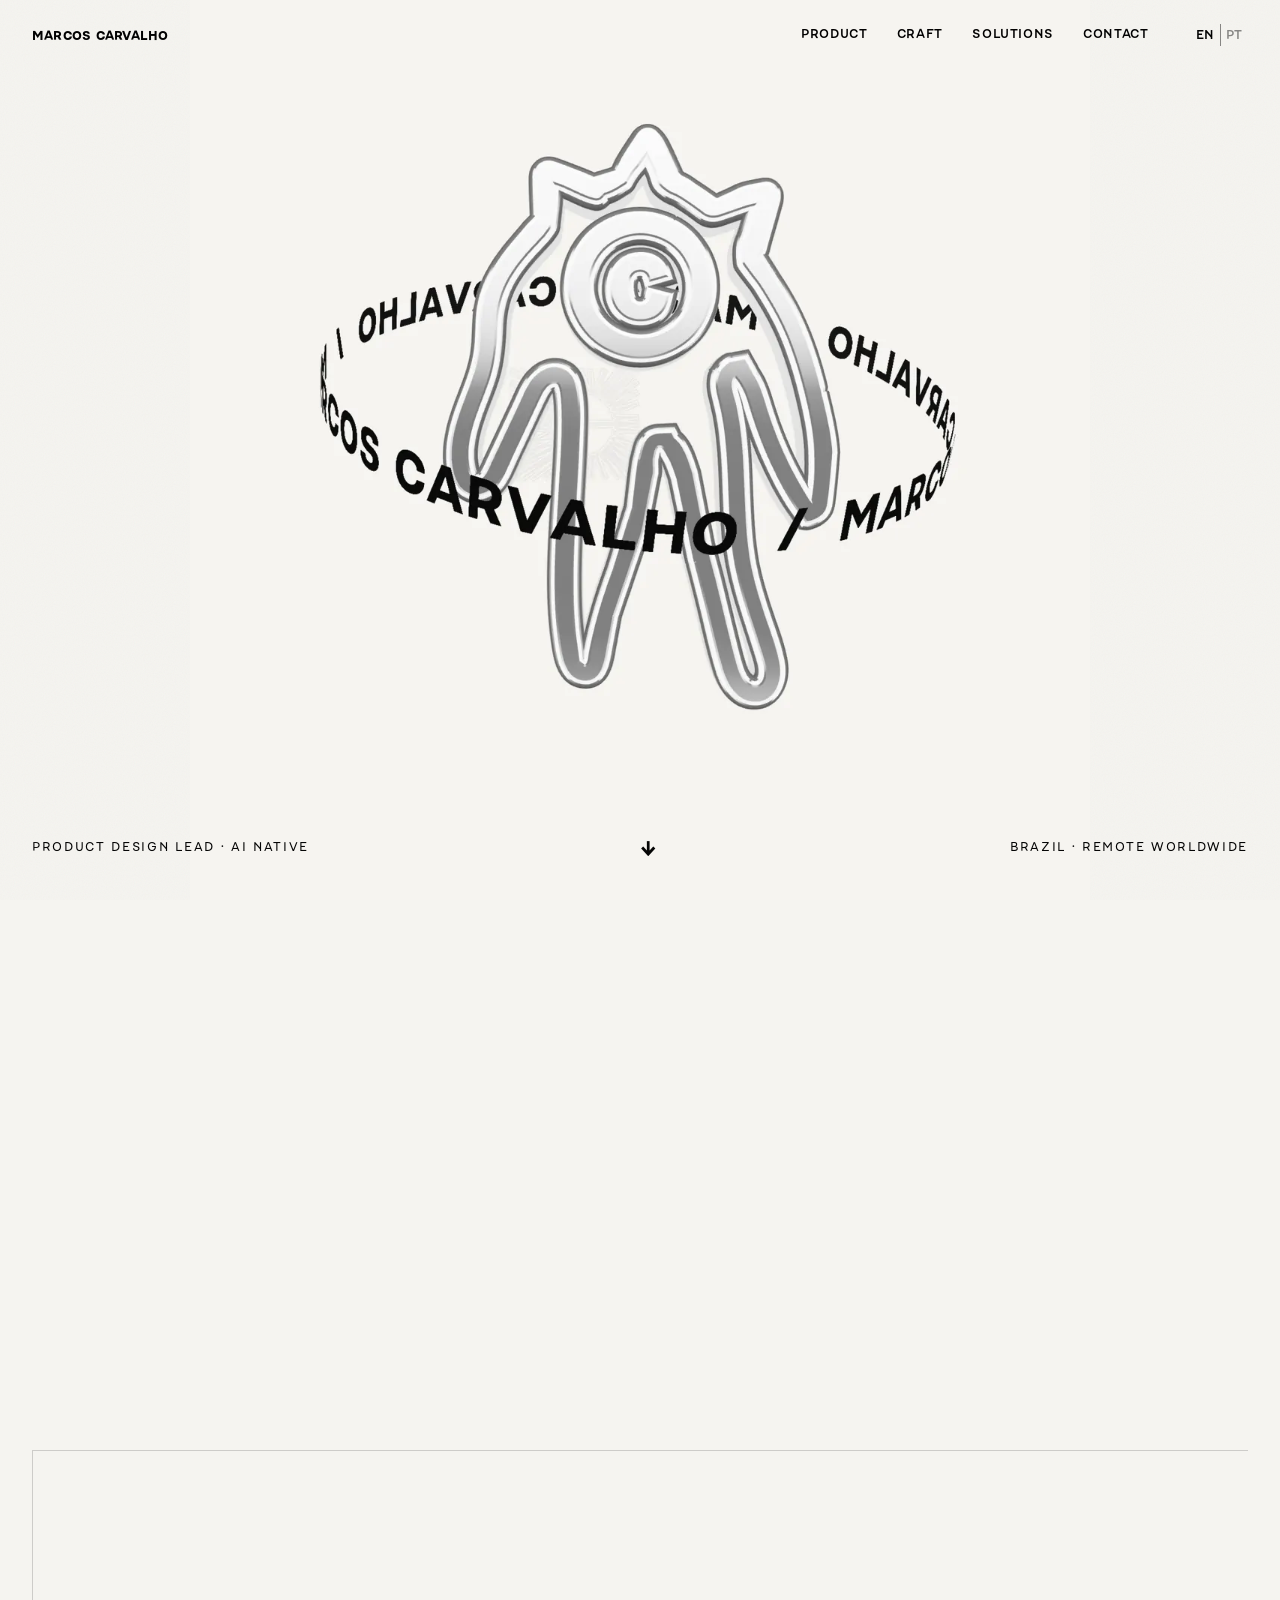
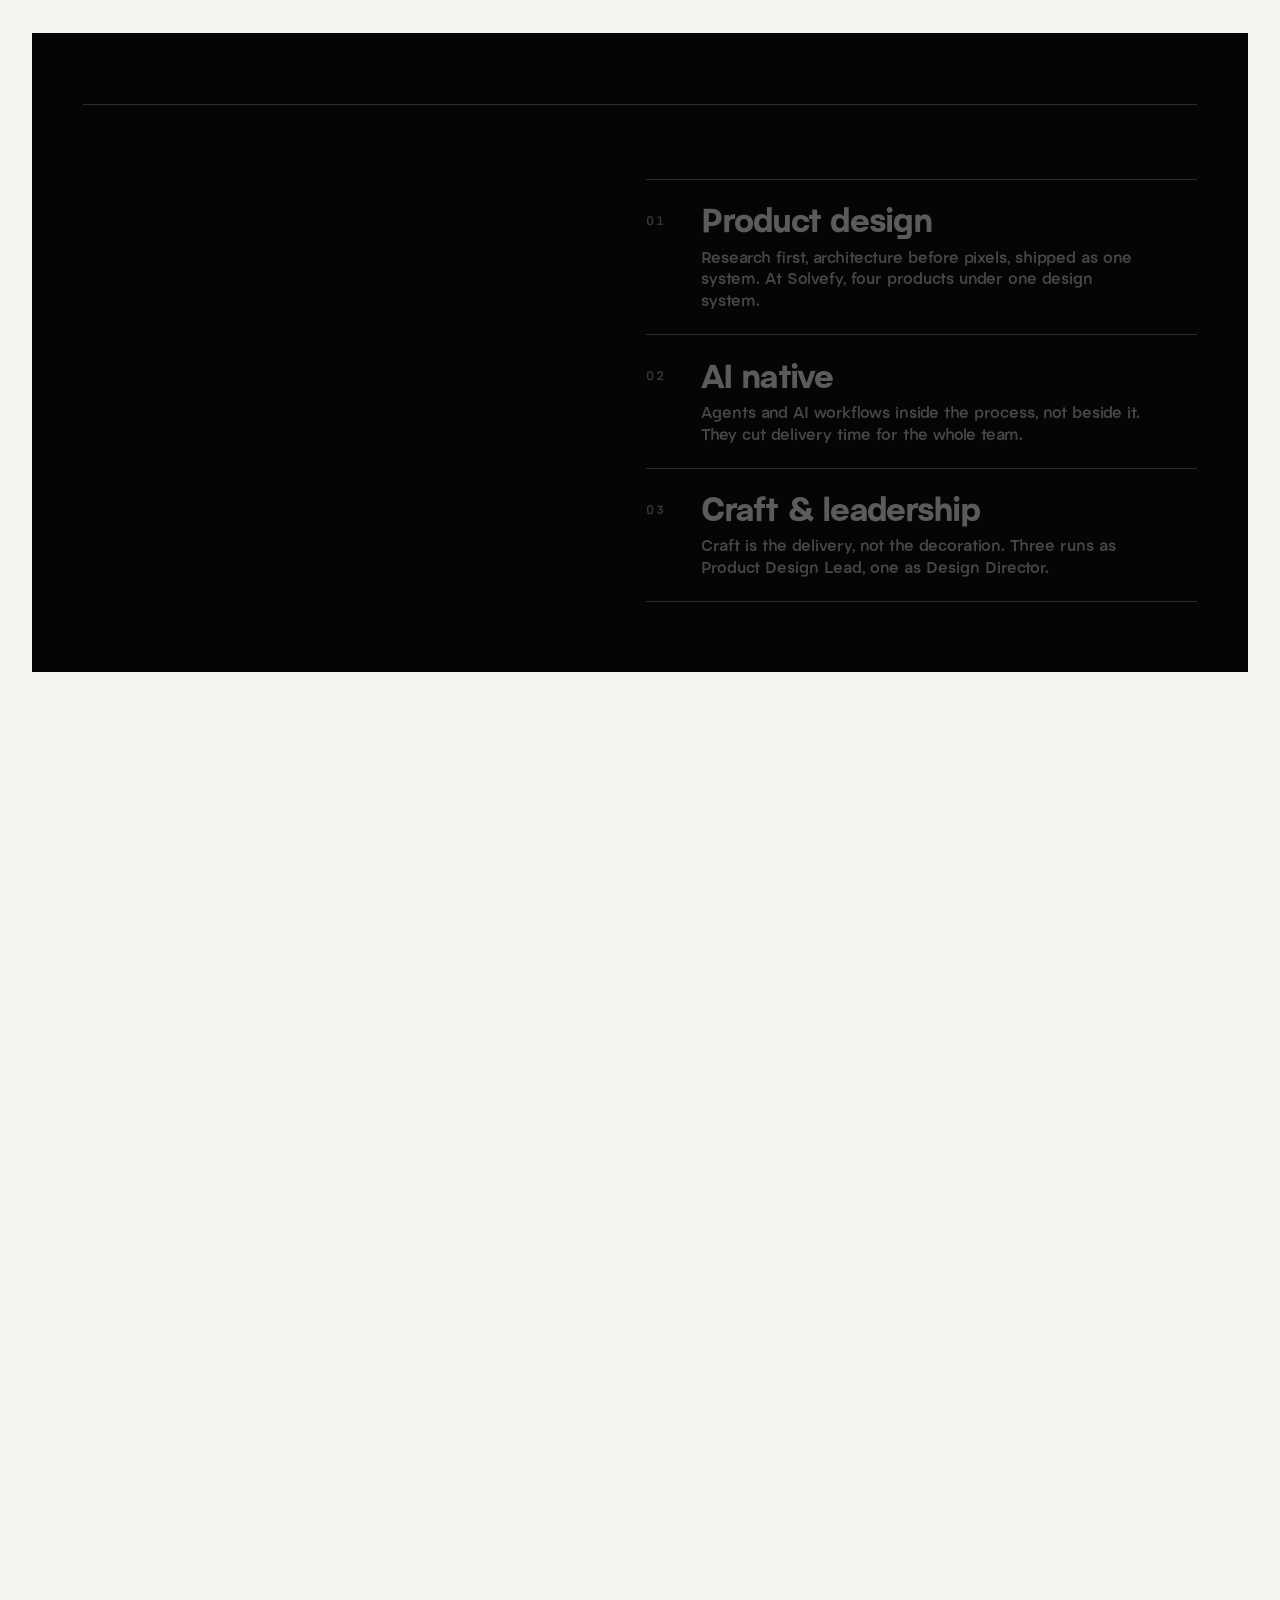
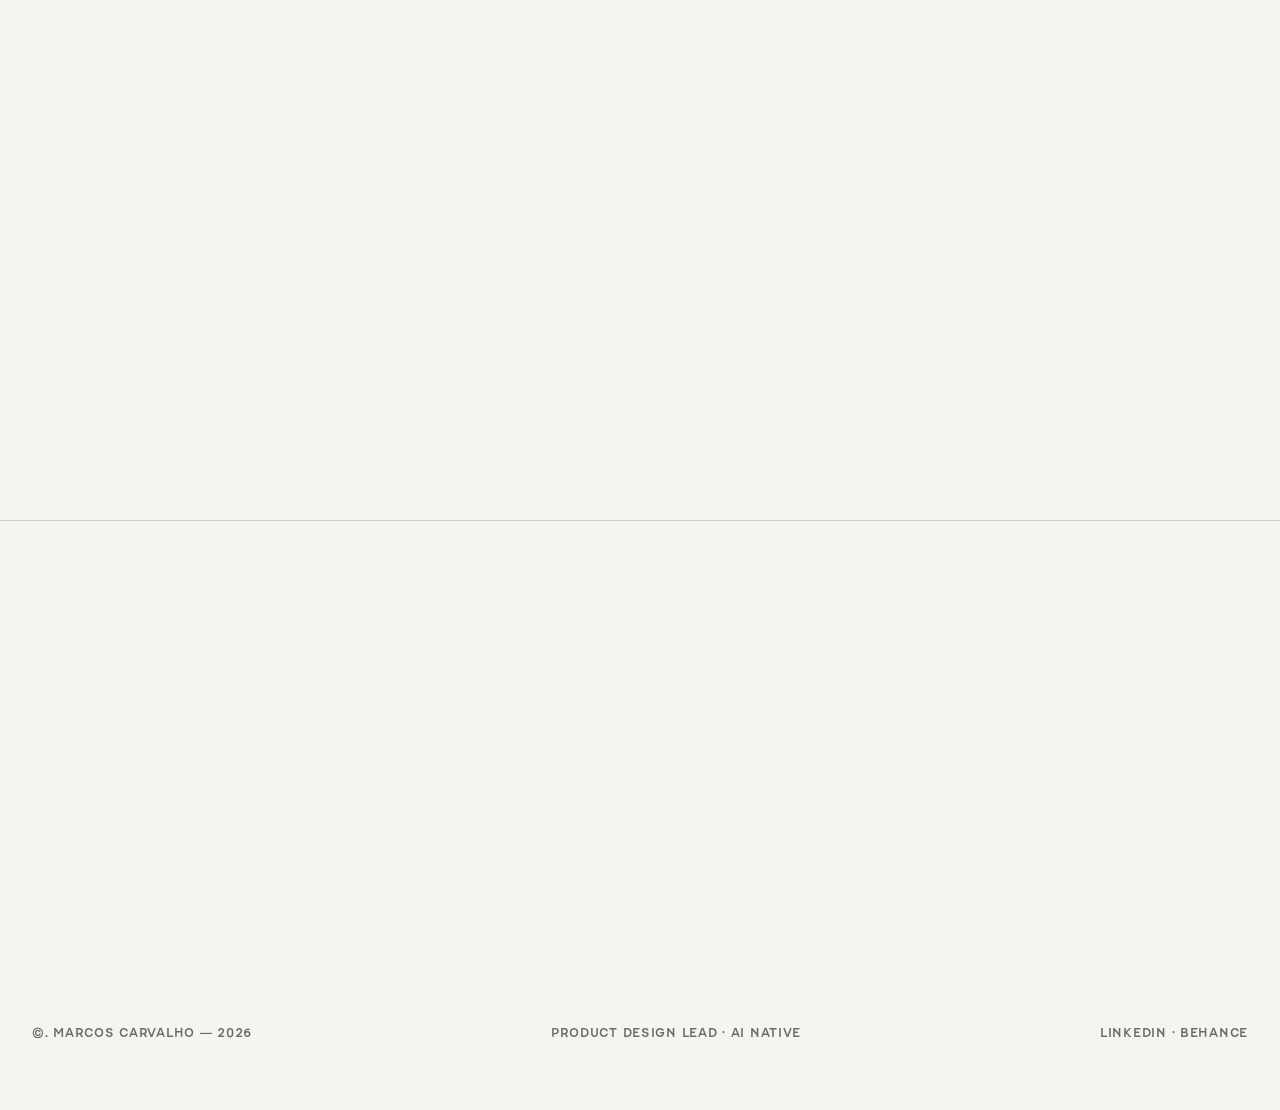
==== commit 1b3fca15: "Site v3: Solutions, abertura sem loader, menos texto e EN/PT Menu Solutions (systems redireciona), p" ====
--- a/index.html
+++ b/index.html
@@ -3,251 +3,191 @@
 <head>
 <meta charset="utf-8" />
 <meta name="viewport" content="width=device-width, initial-scale=1, viewport-fit=cover" />
-<title>Marcos Carvalho — Product Design Lead &amp; AI native Designer</title>
+<title data-pt="Marcos Carvalho · Product Design Lead e designer AI native">Marcos Carvalho — Product Design Lead &amp; AI native Designer</title>
 <meta name="description" content="Marcos Carvalho, Product Design Lead and AI native Designer. Founder of CEROL. Fourteen years turning complex systems into products people use." />
 <meta property="og:title" content="Marcos Carvalho — Product Design Lead & AI native Designer" />
-<meta property="og:description" content="Fourteen years turning complex systems into products people use. Now designing and building with AI." />
+<meta property="og:description" content="I design products and build the systems they live in. Now with AI." />
 <meta property="og:url" content="https://marcoscarvalho.work/" />
 <link rel="canonical" href="https://marcoscarvalho.work/" />
 <link rel="icon" href="assets/cerol/void.svg" />
+<link rel="preconnect" href="https://cdn.jsdelivr.net" crossorigin>
+<link rel="preload" as="image" href="assets/hero/poster-desktop.webp" media="(min-aspect-ratio: 4/5)" fetchpriority="high">
+<link rel="preload" as="image" href="assets/hero/poster-mobile.webp" media="(max-aspect-ratio: 4/5)" fetchpriority="high">
 <link rel="preload" as="font" href="fonts/Pacaembu-Regular.woff2" type="font/woff2" crossorigin>
 <link rel="preload" as="font" href="fonts/Pacaembu-Bold.woff2" type="font/woff2" crossorigin>
 <link rel="preload" as="font" href="fonts/dTJakob_Rg.woff2" type="font/woff2" crossorigin>
-<link rel="stylesheet" href="css/main.css?v=89" />
+<script>try{var l=new URLSearchParams(location.search).get('lang')||localStorage.getItem('site-lang')||(/^pt/i.test(navigator.language||'')?'pt':'en');if(l==='pt')document.documentElement.classList.add('lang-pt')}catch(e){}</script>
+<link rel="stylesheet" href="css/main.css?v=314" />
 </head>
-<body>
-
-  <!-- ============ LOADER ============ -->
-  <div id="loader">
-    <div class="pct">0</div>
-    <div class="wordmark">MARCOS CARVALHO</div>
-  </div>
-  <div id="loader-wipe"></div>
-
-  <!-- ============ FIXED 3D + GRAIN ============ -->
+<body class="v3">
+
+  <!-- v3: no loader and no opening montage. The page is there on the first
+       paint; the hero shows a still of the 3D mark and the live canvas fades
+       in over it as soon as the mark is built (see scene.js, .gl-ready). -->
+
   <canvas id="gl"></canvas>
   <div id="grain"></div>
 
-  <!-- ============ HERO INTRO MONTAGE (Huge introFastImages) ============ -->
-  <div id="hero-montage" aria-hidden="true">
-    <figure class="sym"><img src="assets/cerol/sun.svg" alt=""></figure>
-    <figure class="sym"><img src="assets/cerol/urchin.svg" alt=""></figure>
-    <figure><img src="assets/montage/120517563-37.webp" alt=""></figure>
-    <figure><img src="assets/montage/135486111-07.webp" alt=""></figure>
-    <figure><img src="assets/montage/250632349-15.webp" alt=""></figure>
-    <figure><img src="assets/montage/136071709-cover.webp" alt=""></figure>
-    <figure><img src="assets/montage/135764741-cover.webp" alt=""></figure>
-    <figure><img src="assets/montage/118534117-cover.webp" alt=""></figure>
-    <figure><img src="assets/montage/209221077-03.webp" alt=""></figure>
-    <figure><img src="assets/montage/54196333-04.webp" alt=""></figure>
-    <figure><img src="assets/montage/250632349-23.webp" alt=""></figure>
-    <figure><img src="assets/montage/120517563-23.webp" alt=""></figure>
-    <figure><img src="assets/montage/135486111-03.webp" alt=""></figure>
-  </div>
-
-  <!-- ============ NAV ============ -->
-  <!-- starts hidden in the markup so the wordmark never flashes over the hero
-       before main.js runs, and so its reveal doesn't play against the loader -->
-  <nav class="nav nav-mask nav-hidden" id="nav">
+  <nav class="nav nav-mask" id="nav">
     <a class="brand" href="index.html"><span>Marcos</span> <span>Carvalho</span></a>
-    <!-- the site is three pages now, so the bar has to carry the way in.
-         nav-mask hides only the wordmark over the hero (the hero already
-         spells the name) — the links stay reachable from the first pixel. -->
     <div class="navlinks">
-      <a href="product.html">Product</a>
+      <a href="product.html" data-pt="Produto">Product</a>
       <a href="craft.html">Craft</a>
-      <a href="systems.html">Systems</a>
-      <a href="mailto:marcos@cerol.co">Contact</a>
+      <a href="solutions.html" data-pt="Soluções">Solutions</a>
+      <a href="mailto:marcos@cerol.co" data-pt="Contato">Contact</a>
+      <span class="lang-pick" role="group" aria-label="Language"><a href="?lang=en" data-lang-pick="en" hreflang="en" lang="en">EN</a><a href="?lang=pt" data-lang-pick="pt" hreflang="pt-BR" lang="pt-BR">PT</a></span>
     </div>
   </nav>
 
-  <!-- ============ CONTENT ============ -->
   <div class="content">
 
-    <!-- S1 · HERO -->
+    <!-- HERO -->
     <section class="hero">
-      <!-- the page's h1 lives for structure/SEO; visually hidden at every size -->
+      <picture class="hero-poster" aria-hidden="true">
+        <source media="(max-aspect-ratio: 4/5)" srcset="assets/hero/poster-mobile.webp">
+        <img src="assets/hero/poster-desktop.webp" alt="" fetchpriority="high" decoding="async">
+      </picture>
       <h1 class="hero-name"><span>Marcos</span> <span>Carvalho</span></h1>
       <div class="btm">
-        <!-- the spans let mobile break the roles onto their own lines -->
         <div class="lead"><span>Product Design Lead</span><span class="sep"> · </span><span>AI native</span></div>
-        <div class="side">
-          <span>Brazil · Remote worldwide</span>
-        </div>
+        <div class="side"><span data-pt="Brasil · Remoto no mundo todo">Brazil · Remote worldwide</span></div>
       </div>
       <div class="scroll-cue" aria-hidden="true">↓</div>
     </section>
 
-    <!-- S2 · WORKED WITH — the marks land before the manifesto, not after it:
-         the claim about fourteen years of complex systems arrives already
-         backed rather than asking to be taken on trust.
-
-         The --k on each item is an optical weight, not a guess: rendered at a
-         common height these marks carry between 12k and 54k pixels of ink, so
-         matching their heights made Caixa shout and Remessa whisper. Each k is
-         sqrt(target/ink) at 60% strength — enough to even them out, not so much
-         that Nissan stops being the wide wordmark everyone knows.
-
-         The row drifts rather than wrapping: nine marks at this size do not fit
-         a screen, and a broken row reads as a list that ran out of room.
-         No label over it — a row of client marks under a manifesto explains
-         itself. -->
-    <section class="clients solid" data-theme="light">
-      <div class="logos" role="img" aria-label="Brands worked with: O Boticário, Caixa, Claro, Renault, Nissan, Porto Seguro, Hotmart, dLocal, Remessa Online">
-        <ul class="logos-track" id="logos-track">
-            <li class="logo" style="--k:0.959"><img src="assets/logos/boticario.svg" alt="O Boticário" loading="lazy" decoding="async"></li>
-            <li class="logo" style="--k:0.832"><img src="assets/logos/caixa.svg" alt="Caixa" loading="lazy" decoding="async"></li>
-            <li class="logo" style="--k:1.155"><img src="assets/logos/claro.svg" alt="Claro" loading="lazy" decoding="async"></li>
-            <li class="logo" style="--k:1.112"><img src="assets/logos/renault.svg" alt="Renault" loading="lazy" decoding="async"></li>
-            <li class="logo" style="--k:0.743"><img src="assets/logos/nissan.svg" alt="Nissan" loading="lazy" decoding="async"></li>
-            <li class="logo" style="--k:0.979"><img src="assets/logos/porto.svg" alt="Porto Seguro" loading="lazy" decoding="async"></li>
-            <li class="logo" style="--k:1.105"><img src="assets/logos/hotmart.svg" alt="Hotmart" loading="lazy" decoding="async"></li>
-            <li class="logo" style="--k:0.96"><img src="assets/logos/dlocal.svg" alt="dLocal" loading="lazy" decoding="async"></li>
-            <li class="logo" style="--k:1.165"><img src="assets/logos/remessa.svg" alt="Remessa Online" loading="lazy" decoding="async"></li>
+    <!-- STATEMENT — one sentence, then the ground it covers -->
+    <section class="statement pad" data-theme="light">
+      <div class="max">
+        <h2 class="st-title">
+          <span class="rv-line"><span data-pt="Desenho produtos">I design products</span></span>
+          <span class="rv-line"><span data-pt="e construo os sistemas">and build the systems</span></span>
+          <span class="rv-line"><span data-pt="onde eles vivem.">they live in.</span></span>
+        </h2>
+
+        <!-- what the fourteen years covered, each with where it happened -->
+        <div class="lbl rv st-lbl" data-pt="Onde atuei">Worked across</div>
+        <ul class="topics">
+          <li class="rv"><b>SaaS</b><span>Solvefy · Leads2b</span></li>
+          <li class="rv"><b>CPaaS</b><span data-pt="57 bilhões de envios disparados">57 billion sends</span></li>
+          <li class="rv"><b>B2B</b><span data-pt="Martech · engajamento de vendas">Martech · sales engagement</span></li>
+          <li class="rv"><b>B2C</b><span>Remessa Online · Evil Apples</span></li>
+          <li class="rv"><b>Fintech</b><span data-pt="Growth na Remessa Online">Growth at Remessa Online</span></li>
+          <li class="rv long"><b data-pt="Plataformas de visualização de dados">Data visualisation platforms</b><span data-pt="Atendimento ao cliente Nissan">Nissan customer care</span></li>
+          <li class="rv"><b>Design systems</b><span data-pt="4 produtos, 1 sistema">4 products, 1 system</span></li>
+          <li class="rv"><b data-pt="Agentes de IA">AI agents</b><span data-pt="Orquestração no ar">Orchestration, shipped</span></li>
         </ul>
-      </div>
-    </section>
-
-    <!-- S3 · MANIFESTO -->
-    <section class="manifesto solid" id="manifesto" data-theme="light">
-      <div class="max">
-        <p data-split>I design products and build the systems they live in.</p>
-        <p data-split>Fourteen years turning complex systems into products people use. Four products under one design system. A fintech through growth. A SaaS through churn. A 20 year rebrand, shipped.</p>
-        <p data-split>Now I design and build with AI. Not around it. With it.</p>
-      </div>
-    </section>
-
-    <!-- S4 · THE TWO DOORS — the home carries no work any more, so this is
-         where it hands you over. It sits right under the manifesto: the claim
-         is made and the work is one click away, before anything asks you to
-         read further. Side by side and on the same hairline, because neither
-         of the two is the lesser one.
-         The contact follows immediately: a 50vh window onto the 3D tunnel used
-         to sit between them, and with the work gone from this page it read as
-         a screen of nothing rather than a breath. -->
-    <section class="doors solid pad" data-theme="light">
+
+        <!-- the brands, as blocks: nine marks, nine cells -->
+        <div class="lbl rv st-lbl" data-pt="Alguns clientes">Some clients</div>
+        <ul class="brands" aria-label="Some clients" data-pt-label="Alguns clientes">
+          <li class="rv" style="--k:0.959"><img src="assets/logos/boticario.svg" alt="O Boticário" loading="lazy" decoding="async"></li>
+          <li class="rv" style="--k:0.832"><img src="assets/logos/caixa.svg" alt="Caixa" loading="lazy" decoding="async"></li>
+          <li class="rv" style="--k:1.155"><img src="assets/logos/claro.svg" alt="Claro" loading="lazy" decoding="async"></li>
+          <li class="rv" style="--k:1.112"><img src="assets/logos/renault.svg" alt="Renault" loading="lazy" decoding="async"></li>
+          <li class="rv" style="--k:0.743"><img src="assets/logos/nissan.svg" alt="Nissan" loading="lazy" decoding="async"></li>
+          <li class="rv" style="--k:0.979"><img src="assets/logos/porto.svg" alt="Porto Seguro" loading="lazy" decoding="async"></li>
+          <li class="rv" style="--k:1.105"><img src="assets/logos/hotmart.svg" alt="Hotmart" loading="lazy" decoding="async"></li>
+          <li class="rv" style="--k:0.96"><img src="assets/logos/dlocal.svg" alt="dLocal" loading="lazy" decoding="async"></li>
+          <li class="rv" style="--k:1.165"><img src="assets/logos/remessa.svg" alt="Remessa Online" loading="lazy" decoding="async"></li>
+        </ul>
+      </div>
+    </section>
+
+    <!-- THE THREE DOORS — each cover is a loop of the work behind it, cut
+         like a gif. Frames load only when the doors come near the screen. -->
+    <section class="doors pad" data-theme="light">
       <div class="max">
         <div class="doors-grid three">
           <a class="door2 rv" href="product.html" data-transition>
-            <span class="door-title">Product design <span class="arrow">↗</span></span>
-            <span class="door-lead">Research to shipped system, in dense products. Fintech, ecommerce and B2B SaaS.</span>
-            <span class="door-strip" data-catalog="product" data-layout="strip" data-limit="2" aria-hidden="true"></span>
+            <span class="door-n">01</span>
+            <span class="door-title" data-pt="Produto <span class=&quot;arrow&quot;>↗</span>">Product <span class="arrow">↗</span></span>
+            <span class="door-lead" data-pt="Da pesquisa ao sistema no ar.">Research to shipped system.</span>
+            <span class="door-reel" data-reel aria-hidden="true"><img src="assets/reel/product/01.webp" alt="" loading="lazy" decoding="async" class="on"><img data-src="assets/reel/product/02.webp" alt="" decoding="async"><img data-src="assets/reel/product/03.webp" alt="" decoding="async"><img data-src="assets/reel/product/04.webp" alt="" decoding="async"><img data-src="assets/reel/product/05.webp" alt="" decoding="async"><img data-src="assets/reel/product/06.webp" alt="" decoding="async"><img data-src="assets/reel/product/07.webp" alt="" decoding="async"><img data-src="assets/reel/product/08.webp" alt="" decoding="async"></span>
           </a>
           <a class="door2 rv" href="craft.html" data-transition>
-            <span class="door-title">Graphic &amp; craft <span class="arrow">↗</span></span>
-            <span class="door-lead">Brand systems, editorial, apparel and record sleeves.</span>
-            <span class="door-strip" data-catalog="craft" data-layout="strip" data-limit="2" aria-hidden="true"></span>
+            <span class="door-n">02</span>
+            <span class="door-title">Craft <span class="arrow">↗</span></span>
+            <span class="door-lead" data-pt="Marcas, vestuário, capas de disco.">Brands, apparel, record sleeves.</span>
+            <span class="door-reel" data-reel aria-hidden="true"><img src="assets/reel/craft/01.webp" alt="" loading="lazy" decoding="async" class="on"><img data-src="assets/reel/craft/02.webp" alt="" decoding="async"><img data-src="assets/reel/craft/03.webp" alt="" decoding="async"><img data-src="assets/reel/craft/04.webp" alt="" decoding="async"><img data-src="assets/reel/craft/05.webp" alt="" decoding="async"><img data-src="assets/reel/craft/06.webp" alt="" decoding="async"><img data-src="assets/reel/craft/07.webp" alt="" decoding="async"><img data-src="assets/reel/craft/08.webp" alt="" decoding="async"></span>
           </a>
-          <a class="door2 rv" href="systems.html" data-transition>
-            <span class="door-title">Systems &amp; experiments <span class="arrow">↗</span></span>
-            <span class="door-lead">What I design and build with AI, in the open. Starting with Radar de Vagas.</span>
-            <span class="door-strip" aria-hidden="true">
-              <span class="dcover"><img src="assets/systems/radar/abertura.webp" alt="" loading="lazy" decoding="async"></span>
-              <span class="dcover"><img src="assets/systems/radar/05-nota-de-fit.webp" alt="" loading="lazy" decoding="async"></span>
-            </span>
+          <a class="door2 rv" href="solutions.html" data-transition>
+            <span class="door-n">03 <i class="door-new" data-pt="Novo">New</i></span>
+            <span class="door-title" data-pt="Soluções <span class=&quot;arrow&quot;>↗</span>">Solutions <span class="arrow">↗</span></span>
+            <span class="door-lead" data-pt="Ferramentas e sistemas que construo com IA.">Tools and systems I build with AI.</span>
+            <span class="door-reel" data-reel aria-hidden="true"><img src="assets/reel/solutions/01.webp" alt="" loading="lazy" decoding="async" class="on"><img data-src="assets/reel/solutions/02.webp" alt="" decoding="async"><img data-src="assets/reel/solutions/03.webp" alt="" decoding="async"><img data-src="assets/reel/solutions/04.webp" alt="" decoding="async"></span>
           </a>
         </div>
       </div>
     </section>
 
-    <!-- INTERSTICE A · sun · the breath between the work and the method -->
+    <!-- window for the sun mark to cross (desktop only) -->
     <div class="inter" data-inter="0"></div>
 
-    <!-- S5 · HOW I WORK — section is transparent so the 3D tunnel shows
-         through; only the left panel (.whatido .max) has a background.
-         The work moved to its own pages (product.html, craft.html), so the
-         home is hero, claim and method: these columns are what the page has
-         to say about how the work gets made.
-         Asymmetric on purpose: three equal columns would claim these three
-         things weigh the same. They don't — Product design is the titular
-         position, so it leads at full width with its own topology (voice left,
-         evidence right) and the other two run as a pair beneath.
-         Each column closes on a spec line rather than the number it used to
-         repeat: the numbers live one chapter up now.
-    -->
+    <!-- HOW I WORK — one drawing, three disciplines joining it in turn:
+         the blocks lock into a grid (product), a hub wires them up and
+         pulses through them (AI), a hand drawn line ties it all together
+         (craft). It plays on its own while on screen; the list beside it
+         follows, and each item can be tapped to jump to its step. -->
     <section class="whatido" data-theme="light">
       <div class="max">
-        <div class="lbl rv">How I work</div>
-        <div class="caps">
-
-
-          <div class="cap cap-lead rv">
-            <!-- four products, re-composed: grid, row, column. Nothing added or
-                 removed — only reorganised -->
-            <div class="fig" aria-hidden="true"><svg viewBox="0 0 96 96" fill="none" stroke="currentColor" stroke-width="1.6">
-              <rect class="blk b1" width="20" height="20" rx="2.5"/>
-              <rect class="blk b2" width="20" height="20" rx="2.5"/>
-              <rect class="blk b3" width="20" height="20" rx="2.5"/>
-              <rect class="blk b4" width="20" height="20" rx="2.5"/>
-            </svg></div>
-            <h3>Product design</h3>
-            <p class="lead">End to end, from research to shipped system.</p>
-            <div class="say">
-              <p>Dense products, fintech and ecommerce. Research to shipped system, with the architecture decided before the pixels. At Solvefy that meant four products pulled under one design system and one language.</p>
-              <p class="proof">Information architecture · design systems · high fidelity delivery</p>
-            </div>
+        <div class="lbl rv" data-pt="Como trabalho">How I work</div>
+        <div class="method" data-method>
+          <div class="mt-stage rv" aria-hidden="true">
+            <svg class="mt" viewBox="0 0 480 480" fill="none" stroke="currentColor" stroke-width="2.2" stroke-linecap="round" stroke-linejoin="round">
+              <g class="mt-all">
+                <path class="mt-loop" pathLength="1" d="M78 318C44 214 98 84 236 66s206 70 196 196-120 178-236 160S70 330 104 236"/>
+                <circle class="mt-seed s1" cx="236" cy="66" r="7"/>
+                <circle class="mt-seed s2" cx="432" cy="262" r="7"/>
+                <circle class="mt-seed s3" cx="196" cy="422" r="7"/>
+                <g class="mt-wires">
+                  <path pathLength="1" d="M240 240 142 142"/><path pathLength="1" d="M240 240 338 142"/>
+                  <path pathLength="1" d="M240 240 142 338"/><path pathLength="1" d="M240 240 338 338"/>
+                </g>
+                <g class="mt-pulses">
+                  <path pathLength="1" d="M240 240 142 142"/><path pathLength="1" d="M240 240 338 142"/>
+                  <path pathLength="1" d="M240 240 142 338"/><path pathLength="1" d="M240 240 338 338"/>
+                </g>
+                <rect class="mt-b b1" x="100" y="100" width="84" height="84" rx="12"/>
+                <rect class="mt-b b2" x="296" y="100" width="84" height="84" rx="12"/>
+                <rect class="mt-b b3" x="100" y="296" width="84" height="84" rx="12"/>
+                <rect class="mt-b b4" x="296" y="296" width="84" height="84" rx="12"/>
+                <circle class="mt-hub" cx="240" cy="240" r="17"/>
+              </g>
+            </svg>
           </div>
-          <div class="cap cap-pair rv">
-            <!-- orchestration: the hub dispatches work down each wire and the
-                 agent that answers lights up -->
-            <div class="fig" aria-hidden="true"><svg viewBox="0 0 96 96" fill="none" stroke="currentColor" stroke-width="1.6" stroke-linecap="round">
-              <g class="wire"><path d="M48 48 48 18"/><path d="M48 48 76 64"/><path d="M48 48 20 64"/></g>
-              <g class="pulse"><path d="M48 48 48 18"/><path d="M48 48 76 64"/><path d="M48 48 20 64"/></g>
-              <circle class="hub" cx="48" cy="48" r="7.5"/>
-              <circle class="node" cx="48" cy="18" r="4.5"/>
-              <circle class="node" cx="76" cy="64" r="4.5"/>
-              <circle class="node" cx="20" cy="64" r="4.5"/>
-            </svg></div>
-            <h3>AI native</h3>
-            <p class="lead">I build with AI, not around it.</p>
-            <div class="say">
-              <p>AI driven design workflows that shortened delivery for the whole team, then an internal leads engine designed and built end to end. The stack is in my hands daily, not in a deck.</p>
-              <p class="proof">Claude Code · MCPs · custom agents, since July 2025</p>
-            </div>
-          </div>
-          <div class="cap cap-pair rv">
-            <!-- a stroke laid down by hand, and the dots it seeds along the way -->
-            <div class="fig" aria-hidden="true"><svg viewBox="0 0 96 96" fill="none" stroke="currentColor" stroke-width="1.6" stroke-linecap="round">
-              <path class="draw" pathLength="1" d="M12 70C22 34 34 24 44 40s10 26 20 20 14-24 20-38"/>
-              <circle class="seed" cx="28" cy="40" r="3.4"/>
-              <circle class="seed" cx="52" cy="56" r="3.4"/>
-              <circle class="seed" cx="74" cy="35" r="3.4"/>
-            </svg></div>
-            <h3>Craft &amp; leadership</h3>
-            <p class="lead">Craft is the delivery, not the decoration.</p>
-            <div class="say">
-              <p>Design and growth together at Solvefy, after three runs as Product Design Lead and one as Design Director. Founder of CEROL, my own studio, and of Lerdo, the cycling brand I built from zero. I hire, mentor and leave a culture behind.</p>
-              <p class="proof">Product Design Lead ×3 · Design Director · founder ×2</p>
-            </div>
-          </div>
-
-
+          <ol class="mt-list">
+            <li><button type="button" data-step="1">
+              <span class="mt-n">01</span><span class="mt-h">Product design</span>
+              <span class="mt-p" data-pt="Pesquisa primeiro, arquitetura antes do pixel, entregue como um sistema só. Na Solvefy, quatro produtos sob um design system.">Research first, architecture before pixels, shipped as one system. At Solvefy, four products under one design system.</span>
+              <span class="mt-bar"></span></button></li>
+            <li><button type="button" data-step="2">
+              <span class="mt-n">02</span><span class="mt-h">AI native</span>
+              <span class="mt-p" data-pt="Agentes e fluxos com IA dentro do processo, não ao lado dele. Encurtaram a entrega do time inteiro.">Agents and AI workflows inside the process, not beside it. They cut delivery time for the whole team.</span>
+              <span class="mt-bar"></span></button></li>
+            <li><button type="button" data-step="3">
+              <span class="mt-n">03</span><span class="mt-h" data-pt="Craft e liderança">Craft &amp; leadership</span>
+              <span class="mt-p" data-pt="Craft é a entrega, não a decoração. Três vezes Product Design Lead, uma vez Design Director.">Craft is the delivery, not the decoration. Three runs as Product Design Lead, one as Design Director.</span>
+              <span class="mt-bar"></span></button></li>
+          </ol>
         </div>
       </div>
     </section>
 
-    <!-- INTERSTICE B · urchin · the window the third mark crosses. It sits
-         between the method and the person, which is a real turn — the old one
-         sat before the contact, where it read as a screen of nothing. -->
+    <!-- window for the urchin mark to cross (desktop only) -->
     <div class="inter" data-inter="1"></div>
 
-    <!-- S6 · ABOUT — the same block closes every page, always the last thing
-         before the ask: you read the work, then who made it, then the ask.
-         No .solid: the band is transparent so the mark crossing the window
-         above it keeps travelling through instead of being sliced off by an
-         opaque edge. The contact below is still solid, and that is where the
-         tunnel ends. -->
+    <!-- ABOUT — one line -->
     <section class="about pad" data-theme="light">
       <div class="max grid">
-        <p class="rv" data-split><b>The punk and DIY scene made me a designer years before I understood what design was.</b> Self taught musician since 13. Moved by everything new. Fourteen years later I run CEROL, my own design company, and still build worlds end to end, from the pixel to the P&amp;L.</p>
+        <p class="rv" data-pt="<b>O punk e o faça você mesmo me fizeram designer.</b> Hoje comando a CEROL, minha empresa de design."><b>Punk and DIY made me a designer.</b> Today I run CEROL, my own design company.</p>
         <div class="portrait rv"><img src="assets/photos/portrait-960.webp" srcset="assets/photos/portrait-960.webp 960w, assets/photos/portrait.webp 1400w" sizes="(max-width:760px) 92vw, 40vw" alt="Marcos Carvalho" width="1400" height="1867" loading="lazy" decoding="async"></div>
       </div>
     </section>
 
-    <!-- S7 · CONTACT -->
+    <!-- CONTACT -->
     <footer class="contact solid pad" data-theme="light">
       <div class="max">
-        <div class="cta rv-line"><span>Let's build<br>something. <a href="mailto:marcos@cerol.co" data-magnetic>marcos@cerol.co</a></span></div>
+        <div class="cta rv-line"><span data-pt="Vamos construir<br>algo juntos. <a href=&quot;mailto:marcos@cerol.co&quot; data-magnetic>marcos@cerol.co</a>">Let's build<br>something. <a href="mailto:marcos@cerol.co" data-magnetic>marcos@cerol.co</a></span></div>
         <div class="meta">
           <span>©. Marcos Carvalho — 2026</span>
           <span>Product Design Lead · AI native</span>
@@ -258,15 +198,12 @@
 
   </div>
 
-  <!-- ============ FLOATING UI ============ -->
-  <!-- iOS 13+ gates the gyroscope behind a user-gesture permission request;
-       scene.js reveals this chip only on touch devices that need it -->
   <button id="motion-cta" class="motion-chip" hidden>
     <svg viewBox="0 0 24 24" fill="none" stroke="currentColor" stroke-width="1.5" aria-hidden="true">
       <rect x="8.2" y="4" width="7.6" height="16" rx="1.6" transform="rotate(10 12 12)"/>
       <path d="M4 9.4A9.6 9.6 0 0 1 5.8 5.9M20 14.6a9.6 9.6 0 0 1-1.8 3.5"/>
     </svg>
-    <span>Tilt to explore</span>
+    <span data-pt="Incline para explorar">Tilt to explore</span>
   </button>
   <div id="thumb"></div>
   <div id="cursor"><div class="ring"></div><div class="dot"></div></div>
@@ -274,15 +211,16 @@
 
 <script type="importmap">
 { "imports": {
-  "three": "https://cdn.jsdelivr.net/npm/three@0.160.0/build/three.module.js",
+  "three": "https://cdn.jsdelivr.net/npm/three@0.160.0/build/three.module.min.js",
   "three/addons/": "https://cdn.jsdelivr.net/npm/three@0.160.0/examples/jsm/"
 }}
 </script>
+<script src="js/lang.js?v=310"></script>
 <script src="https://cdn.jsdelivr.net/npm/gsap@3.12.5/dist/gsap.min.js"></script>
 <script src="https://cdn.jsdelivr.net/npm/gsap@3.12.5/dist/ScrollTrigger.min.js"></script>
 <script src="https://cdn.jsdelivr.net/npm/@studio-freight/lenis@1.0.42/dist/lenis.min.js"></script>
-<script type="module" src="js/scene.js?v=89"></script>
-<script type="module" src="js/main.js?v=89"></script>
-<script type="module" src="js/work.js?v=89"></script>
+<script type="module" src="js/scene.js?v=302"></script>
+<script type="module" src="js/main.js?v=314"></script>
+<script type="module" src="js/v3.js?v=301"></script>
 </body>
 </html>
--- a/css/main.css
+++ b/css/main.css
@@ -1298,3 +1298,383 @@
 @media (prefers-reduced-motion:reduce){
   .sys-btn,.sys-btn .arrow{transition:none}
 }
+
+/* ============================================================
+   v3 — less text, more impact, nothing waits on the 3D
+   ============================================================ */
+
+/* ---- hero poster: a still of the 3D hero, shown on the first paint and
+   faded out once the live canvas has drawn the mark (scene.js adds
+   .gl-ready to <html>). Desktop: a square the height of the viewport,
+   centred, which is exactly how the camera frames the mark there. Portrait
+   screens get their own still, since the ring is pulled in to fit. ---- */
+.hero-poster{position:absolute;inset:0;z-index:0;pointer-events:none;overflow:hidden;
+  transition:opacity .8s cubic-bezier(.4,0,.2,1)}
+.hero-poster img{position:absolute;top:0;left:50%;width:100vh;height:100vh;max-width:none;
+  transform:translateX(-50%);display:block}
+@media (max-aspect-ratio:4/5){
+  .hero-poster img{left:0;width:100%;transform:none;object-fit:cover}
+}
+.gl-ready .hero-poster{opacity:0}
+.hero .btm{position:relative;z-index:1}
+.hero .scroll-cue{z-index:1}
+
+/* ---- statement: one sentence, three numbers ---- */
+.statement{padding-top:clamp(70px,13vh,170px);padding-bottom:clamp(60px,10vh,140px)}
+.st-title{font-weight:700;font-size:clamp(42px,8.6vw,156px);line-height:.92;letter-spacing:-.04em}
+.st-title .rv-line{display:block}
+.st-title .rv-line:nth-child(2) > *{transition-delay:.08s}
+.st-title .rv-line:nth-child(3) > *{transition-delay:.16s}
+.st-facts{list-style:none;display:grid;grid-template-columns:repeat(3,minmax(0,1fr));
+  margin-top:clamp(56px,9vh,120px);border-top:1px solid var(--line-th)}
+.st-facts li{padding:clamp(22px,3vh,34px) clamp(16px,2vw,32px) 0 0;min-width:0}
+.st-facts li + li{border-left:1px solid var(--line-th);padding-left:clamp(16px,2vw,32px)}
+.st-facts li:nth-child(2){transition-delay:.1s}
+.st-facts li:nth-child(3){transition-delay:.2s}
+.st-facts b{display:block;font-weight:700;font-size:clamp(48px,7vw,124px);line-height:.9;
+  letter-spacing:-.045em;font-variant-numeric:tabular-nums;white-space:nowrap}
+.st-facts span{display:block;margin-top:14px;font-size:12px;letter-spacing:.16em;
+  text-transform:uppercase;color:var(--gray-th);line-height:1.5;max-width:22ch}
+@media (max-width:640px){
+  .st-facts{grid-template-columns:1fr}
+  .st-facts li + li{border-left:0;padding-left:0;border-top:1px solid var(--line-th);margin-top:22px}
+  .st-facts li{display:flex;align-items:baseline;gap:18px;padding-right:0}
+  .st-facts b{font-size:clamp(52px,17vw,84px);min-width:2.3ch}
+  .st-facts span{margin-top:0}
+}
+
+/* ---- the three doors: one word each, numbered ---- */
+.door-n{display:flex;align-items:center;gap:12px;font-size:12px;letter-spacing:.2em;
+  text-transform:uppercase;color:var(--gray-th);margin-bottom:clamp(14px,2vh,22px)}
+.door-new{font-style:normal;background:#f7f00c;color:#050505;letter-spacing:.14em;
+  padding:3px 8px 2px;font-weight:600}
+.v3 .doors-grid.three .door-title{font-size:clamp(44px,5vw,92px)}
+.v3 .door2 .door-lead{font-weight:400;font-size:clamp(15px,1.3vw,19px)}
+@media (max-width:1180px){
+  .v3 .doors-grid.three .door-title{font-size:clamp(44px,11vw,92px)}
+}
+.door2:hover .dcover img{transform:scale(1.09)}
+.door2:hover .door-title .arrow{transform:translate(.16em,-.16em)}
+
+/* ---- how I work, as three lines ---- */
+.caps.trio{grid-template-columns:repeat(3,minmax(0,1fr))}
+.caps.trio .cap{padding:clamp(30px,3.4vw,46px) clamp(18px,2.2vw,34px) clamp(34px,3.6vw,50px)}
+.caps.trio .cap:first-child{padding-left:0}
+.caps.trio .cap:last-child{padding-right:0}
+.caps.trio .cap + .cap{border-left:1px solid var(--line-th)}
+.caps.trio .cap:nth-child(2){transition-delay:.1s}
+.caps.trio .cap:nth-child(3){transition-delay:.2s}
+.caps.trio h3{font-weight:700;font-size:clamp(24px,2.5vw,38px)}
+.caps.trio .lead{font-weight:400;color:color-mix(in srgb, var(--fg) 78%, var(--bg))}
+@media (max-width:860px){
+  .caps.trio{grid-template-columns:1fr}
+  .caps.trio .cap{padding-left:0;padding-right:0}
+  .caps.trio .cap + .cap{border-left:0}
+}
+
+/* ---- about, as one line ---- */
+.v3 .about p{font-weight:300;font-size:clamp(28px,4vw,64px);line-height:1.04;letter-spacing:-.025em}
+.v3 .about p b{font-weight:700}
+
+/* ---- solutions page ---- */
+.sol .sys-grid{margin-top:clamp(30px,5vh,64px)}
+.sol-lede{margin-top:clamp(26px,3.6vh,44px);max-width:34ch;
+  font-size:clamp(18px,1.6vw,23px);line-height:1.36;color:color-mix(in srgb, var(--fg) 82%, var(--bg))}
+.sol-steps{list-style:none;display:grid;grid-template-columns:repeat(4,minmax(0,1fr));
+  margin-top:clamp(56px,9vh,110px);border-top:1px solid var(--line-th);counter-reset:sol}
+.sol-steps li{counter-increment:sol;padding:clamp(20px,3vh,30px) clamp(14px,1.6vw,26px) 0 0;min-width:0}
+.sol-steps li + li{border-left:1px solid var(--line-th);padding-left:clamp(14px,1.6vw,26px)}
+.sol-steps li::before{content:"0" counter(sol);display:block;font-size:12px;letter-spacing:.2em;color:var(--gray-th);margin-bottom:clamp(16px,2.4vh,28px)}
+.sol-steps b{display:block;font-weight:700;font-size:clamp(28px,3vw,52px);line-height:.96;letter-spacing:-.03em}
+.sol-steps span{display:block;margin-top:12px;font-size:clamp(14px,1.05vw,16px);line-height:1.45;
+  color:color-mix(in srgb, var(--fg) 72%, var(--bg));max-width:24ch}
+.sol-steps li:nth-child(2){transition-delay:.08s}
+.sol-steps li:nth-child(3){transition-delay:.16s}
+.sol-steps li:nth-child(4){transition-delay:.24s}
+.sol-rule{margin-top:clamp(56px,9vh,110px);font-weight:700;letter-spacing:-.035em;
+  font-size:clamp(34px,5.6vw,96px);line-height:.95;max-width:16ch}
+.sol-rule mark{background:var(--sys-accent);color:#050505;padding:0 .1em;
+  box-decoration-break:clone;-webkit-box-decoration-break:clone}
+.sol .sys-links{margin-top:clamp(36px,5vh,60px)}
+.sol .sys-strip{margin-top:clamp(56px,9vh,110px)}
+.sol-meta{margin-top:18px;font-size:11px;letter-spacing:.14em;text-transform:uppercase;color:var(--gray-th);line-height:1.8}
+@media (max-width:860px){
+  .sol-steps{grid-template-columns:repeat(2,minmax(0,1fr))}
+  .sol-steps li:nth-child(3){border-left:0;padding-left:0}
+  .sol-steps li:nth-child(n+3){border-top:1px solid var(--line-th);margin-top:clamp(20px,3vh,30px)}
+}
+/* one-word titles fit three abreast well below 1180px */
+@media (min-width:861px) and (max-width:1180px){
+  .v3 .doors-grid.three{grid-template-columns:repeat(3,minmax(0,1fr));gap:clamp(24px,3vw,40px)}
+  .v3 .doors-grid.three .door2{display:flex;flex-direction:column}
+  .v3 .doors-grid.three .door2 + .door2{border-top:0;margin-top:0;border-left:1px solid var(--line-th);padding-left:clamp(20px,2.6vw,34px)}
+  .v3 .doors-grid.three .door-title{font-size:clamp(36px,5vw,58px)}
+  .v3 .doors-grid.three .door-lead{margin-bottom:clamp(20px,3vh,36px)}
+  .v3 .doors-grid.three .door-strip{margin-top:auto}
+}
+@media (max-width:860px){
+  .v3 .doors-grid.three .door-strip{max-width:none}
+}
+/* the method no longer needs a whole screen: three lines, sized to content */
+@media (min-width:901px){
+  .v3 .whatido .max{min-height:0;width:100%;max-width:min(1600px,100%)}
+  .v3 .caps.trio{flex:none;grid-template-rows:auto}
+  .v3 .caps.trio .cap{padding-top:clamp(26px,4vh,46px);padding-bottom:clamp(30px,4.4vh,50px)}
+}
+@media (max-width:900px){
+  .v3 .caps.trio .cap{padding:24px 0}
+}
+/* the catalog mastheads lost their lead paragraph; close the gap it left */
+.v3 .masthead{padding-bottom:clamp(36px,6vh,90px)}
+.v3 .masthead + .craftgrid{padding-top:clamp(30px,5vh,80px)}
+
+/* ---- solutions index: the page is a shelf, Radar de Vagas is row 01 ---- */
+.sol-index{list-style:none;margin-top:clamp(48px,8vh,104px);border-top:1px solid var(--line-th)}
+.sol-index li{border-bottom:1px solid var(--line-th)}
+.sol-index li:nth-child(2){transition-delay:.08s}
+.sol-index li:nth-child(3){transition-delay:.16s}
+.sol-index a,.sol-index li.is-next{
+  display:grid;grid-template-columns:3.2em minmax(0,1.1fr) minmax(0,1fr) 11em;
+  align-items:baseline;gap:clamp(12px,2vw,32px);padding:clamp(18px,2.6vh,28px) 0}
+.si-n{font-size:12px;letter-spacing:.2em;color:var(--gray-th);font-variant-numeric:tabular-nums}
+.si-t{font-weight:700;font-size:clamp(24px,2.6vw,42px);line-height:1;letter-spacing:-.025em}
+.si-d{font-size:clamp(14px,1.1vw,17px);line-height:1.4;color:color-mix(in srgb, var(--fg) 70%, var(--bg))}
+.si-s{display:inline-flex;align-items:center;gap:10px;font-size:11px;letter-spacing:.16em;
+  text-transform:uppercase;color:var(--gray-th);white-space:nowrap;justify-self:end}
+.si-s i{width:7px;height:7px;border-radius:50%;background:#f7f00c}
+.sol-index a .si-t{transition:transform .45s cubic-bezier(.16,.84,.36,1)}
+.sol-index a:hover .si-t{transform:translateX(.2em)}
+.sol-index a:focus-visible{outline:2px solid var(--fg);outline-offset:4px}
+.sol-index .is-next .si-t,.sol-index .is-next .si-d{color:var(--gray-th)}
+.sol-index .is-next .si-t{font-weight:400}
+@media (max-width:700px){
+  .sol-index a,.sol-index li.is-next{grid-template-columns:2.4em minmax(0,1fr);row-gap:8px}
+  .si-d,.si-s{grid-column:2}
+  .si-s{justify-self:start}
+}
+
+/* ============================================================
+   v3.1 — topics, brand blocks, door reels, the method drawing
+   ============================================================ */
+
+/* ---- worked across: one block per territory, with where it happened ---- */
+.st-lbl{margin-top:clamp(64px,10vh,130px);margin-bottom:clamp(18px,2.6vh,30px)}
+.topics,.brands{list-style:none;display:grid;border-top:1px solid var(--line-th);border-left:1px solid var(--line-th)}
+.topics{grid-template-columns:repeat(4,minmax(0,1fr))}
+.topics li{border-right:1px solid var(--line-th);border-bottom:1px solid var(--line-th);
+  padding:clamp(18px,2.2vw,32px);min-height:clamp(132px,14vw,200px);min-width:0;
+  display:flex;flex-direction:column;justify-content:space-between;gap:16px;
+  transition:opacity .9s cubic-bezier(.16,.84,.36,1), transform .9s cubic-bezier(.16,.84,.36,1),
+             background-color .3s, color .3s}
+.topics b{font-weight:700;font-size:clamp(24px,2.6vw,44px);line-height:1;letter-spacing:-.03em;
+  hyphens:auto;-webkit-hyphens:auto;overflow-wrap:break-word}
+.topics span{font-size:11px;letter-spacing:.16em;text-transform:uppercase;color:var(--gray-th);line-height:1.5}
+.topics li:hover{background:var(--fg);color:var(--bg)}
+.topics li:hover span{color:color-mix(in srgb, var(--bg) 66%, var(--fg))}
+.topics li:nth-child(4n+2),.brands li:nth-child(3n+2){transition-delay:.06s}
+.topics li:nth-child(4n+3),.brands li:nth-child(3n+3){transition-delay:.12s}
+.topics li:nth-child(4n+4){transition-delay:.18s}
+@media (max-width:760px){
+  .topics{grid-template-columns:repeat(2,minmax(0,1fr))}
+  .topics li{min-height:112px;padding:16px 14px}
+  .topics b{font-size:clamp(20px,6vw,28px)}
+  .topics span{font-size:10px;letter-spacing:.12em}
+}
+
+/* ---- brands, as blocks ---- */
+.brands{grid-template-columns:repeat(9,minmax(0,1fr))}
+.brands li{border-right:1px solid var(--line-th);border-bottom:1px solid var(--line-th);
+  aspect-ratio:4/3;display:flex;align-items:center;justify-content:center;min-width:0;
+  --base:clamp(15px,1.5vw,27px)}
+.brands img{height:calc(var(--base) * var(--k,1));width:auto;max-width:76%;object-fit:contain;display:block}
+:root[data-theme="dark"] .brands img{filter:invert(1)}
+@media (max-width:900px){
+  .brands{grid-template-columns:repeat(3,minmax(0,1fr))}
+  .brands li{--base:clamp(17px,5vw,28px)}
+}
+
+/* ---- door reels: one frame, the work behind the door cutting through it ---- */
+.door-reel{position:relative;display:block;overflow:hidden;background:#111;aspect-ratio:4/3;
+  margin-top:clamp(24px,3.4vh,44px)}
+.door-reel img{position:absolute;inset:0;width:100%;height:100%;object-fit:cover;opacity:0;
+  transform:scale(1.02);transition:transform 1s cubic-bezier(.16,.84,.36,1)}
+.door-reel img.on{opacity:1}
+.door2:hover .door-reel img{transform:scale(1.07)}
+@media (min-width:861px){
+  .v3 .doors-grid.three .door-reel{margin-top:auto}
+}
+
+/* ---- how I work: the method drawing ---- */
+.method{display:grid;grid-template-columns:minmax(0,.95fr) minmax(0,1.05fr);align-items:center;
+  gap:clamp(32px,5vw,96px);border-top:1px solid var(--line-th);padding-top:clamp(28px,4vh,52px)}
+.mt-stage{width:100%;max-width:500px;justify-self:center}
+.mt{width:100%;height:auto;display:block;color:var(--fg);overflow:visible;transition:opacity .4s}
+.mt.mt-fade{opacity:0}
+.mt.mt-instant,.mt.mt-instant *{transition:none !important}
+
+/* product: four blocks, scattered until they lock into the grid */
+.mt-b{fill:#050505;transform-box:fill-box;transform-origin:center;
+  transition:transform 1.1s cubic-bezier(.16,.84,.36,1), opacity .7s}
+.mt:not(.p1) .b1{transform:translate(-64px,-46px) rotate(-24deg) scale(.7);opacity:.25}
+.mt:not(.p1) .b2{transform:translate(58px,-76px) rotate(30deg) scale(.6);opacity:.25}
+.mt:not(.p1) .b3{transform:translate(-44px,66px) rotate(14deg) scale(.74);opacity:.25}
+.mt:not(.p1) .b4{transform:translate(78px,48px) rotate(-36deg) scale(.64);opacity:.25}
+.mt.p1 .b2{transition-delay:.07s}
+.mt.p1 .b3{transition-delay:.14s}
+.mt.p1 .b4{transition-delay:.21s}
+
+/* AI: the hub appears, wires reach every block, work pulses down each one
+   and the block that receives it lights up */
+.mt-hub{fill:currentColor;transform-box:fill-box;transform-origin:center;transform:scale(0);
+  transition:transform .6s cubic-bezier(.34,1.56,.64,1)}
+.mt.p2 .mt-hub{transform:scale(1)}
+.mt-wires path{stroke-dasharray:1;stroke-dashoffset:1;opacity:.5;
+  transition:stroke-dashoffset .7s cubic-bezier(.4,0,.2,1) .2s}
+.mt.p2 .mt-wires path{stroke-dashoffset:0}
+.mt-pulses path{stroke-width:5;stroke-dasharray:.16 1.3;stroke-dashoffset:.16}
+.mt.p2 .mt-pulses path{animation:mtPulse 1.6s linear infinite}
+.mt.p2 .mt-b{animation:mtAnswer 1.6s linear infinite}
+.mt.p2 .mt-pulses path:nth-child(2),.mt.p2 .b2{animation-delay:.4s}
+.mt.p2 .mt-pulses path:nth-child(3),.mt.p2 .b3{animation-delay:.8s}
+.mt.p2 .mt-pulses path:nth-child(4),.mt.p2 .b4{animation-delay:1.2s}
+@keyframes mtPulse{from{stroke-dashoffset:.16}to{stroke-dashoffset:-1}}
+/* the pulse crosses into its block about halfway through the cycle */
+@keyframes mtAnswer{0%,46%{fill:#050505}53%{fill:#bdbcb7}82%,100%{fill:#050505}}
+/* a dash that has not started yet still paints its round cap; keep each
+   layer invisible until its step */
+.mt:not(.p2) .mt-wires,.mt:not(.p2) .mt-pulses{opacity:0}
+.mt:not(.p3) .mt-loop{opacity:0}
+
+/* craft: a line drawn by hand ties the whole system together */
+.mt-loop{stroke-width:2.6;stroke-dasharray:1;stroke-dashoffset:1;
+  transition:stroke-dashoffset 1.7s cubic-bezier(.65,0,.35,1)}
+.mt.p3 .mt-loop{stroke-dashoffset:0}
+.mt-seed{fill:currentColor;transform-box:fill-box;transform-origin:center;transform:scale(0);
+  transition:transform .5s cubic-bezier(.34,1.56,.64,1)}
+.mt.p3 .mt-seed{transform:scale(1)}
+.mt.p3 .s1{transition-delay:.45s}
+.mt.p3 .s2{transition-delay:.85s}
+.mt.p3 .s3{transition-delay:1.25s}
+
+/* all three, held: the system breathes */
+.mt-all{transform-origin:240px 240px}
+.mt.p4 .mt-all{animation:mtBreathe 3.4s ease-in-out infinite}
+@keyframes mtBreathe{0%,100%{transform:scale(.97)}50%{transform:scale(1.015)}}
+
+/* the list that follows the drawing */
+.mt-list{list-style:none;border-top:1px solid var(--line-th)}
+.mt-list li{border-bottom:1px solid var(--line-th)}
+.mt-list button{all:unset;box-sizing:border-box;position:relative;display:grid;
+  grid-template-columns:2.8em minmax(0,1fr);column-gap:10px;width:100%;
+  padding:clamp(18px,2.6vh,28px) 0;opacity:.36;transition:opacity .5s}
+.mt-list button.is-active{opacity:1}
+.mt-list button.is-done{opacity:.6}
+.mt-list button:hover{opacity:1}
+.mt-list button:focus-visible{outline:2px solid var(--fg);outline-offset:4px}
+.mt-n{grid-row:1 / 3;font-size:12px;letter-spacing:.2em;color:var(--gray-th);padding-top:.7em}
+.mt-h{font-weight:700;font-size:clamp(24px,2.4vw,38px);line-height:1.05;letter-spacing:-.025em}
+.mt-p{grid-column:2;margin-top:10px;font-size:clamp(15px,1.15vw,18px);line-height:1.45;
+  color:color-mix(in srgb, var(--fg) 76%, var(--bg));max-width:44ch}
+.mt-bar{position:absolute;left:0;right:0;bottom:-1px;height:1px;background:var(--fg);
+  transform:scaleX(0);transform-origin:left}
+.mt-list .is-active .mt-bar{animation:mtBar var(--dur,2600ms) linear forwards}
+.method.is-all .mt-bar{animation:none;transform:scaleX(1)}
+@keyframes mtBar{to{transform:scaleX(1)}}
+@media (max-width:860px){
+  .method{grid-template-columns:1fr;gap:20px}
+  .mt-stage{max-width:300px}
+}
+@media (prefers-reduced-motion:reduce){
+  .mt *{animation:none !important}
+  .mt-list button{opacity:1}
+}
+
+/* ---- phones: the 3D stays in the hero, so the windows it used to cross
+   further down would only be empty bands ---- */
+@media (max-width:767px){
+  .v3 .inter{height:0}
+}
+/* the tilt chip only makes sense while the mark is on screen */
+#motion-cta{transition:opacity .3s}
+.gl-parked #motion-cta{opacity:0;pointer-events:none}
+/* the one long name steps down a size so "visualisation" never breaks */
+.topics .long b{font-size:clamp(19px,2.1vw,36px);hyphens:manual;-webkit-hyphens:manual}
+@media (max-width:760px){.topics .long b{font-size:clamp(16px,4.6vw,23px)}}
+/* three equal columns: the dividing hairline sits in the gap instead of
+   padding the 2nd and 3rd doors, so all three reels come out the same size */
+@media (min-width:861px){
+  .v3 .doors-grid.three{--dg:clamp(40px,5vw,88px);gap:var(--dg);grid-template-columns:repeat(3,minmax(0,1fr))}
+  .v3 .doors-grid.three .door2{position:relative;display:flex;flex-direction:column}
+  .v3 .doors-grid.three .door2 + .door2{border-left:0;border-top:0;margin-top:0;padding-left:0}
+  .v3 .doors-grid.three .door2 + .door2::before{content:"";position:absolute;top:0;bottom:0;
+    left:calc(var(--dg) / -2);border-left:1px solid var(--line-th)}
+  .v3 .doors-grid.three .door-title{font-size:clamp(36px,4.1vw,76px);white-space:nowrap}
+}
+
+/* ---- v3: the drawn cursor, with a safety net ----
+   The page draws its own cursor (ring + dot) and hides the system one. When
+   the drawn one failed to run, the mouse simply vanished. Now the system
+   pointer is only hidden once the drawn cursor has actually followed the
+   mouse (main.js adds .cursor-on to <html>); until then, or if it never
+   runs, the normal pointer stays. */
+html:not(.cursor-on) body.v3,
+html:not(.cursor-on) .v3 a,html:not(.cursor-on) .v3 button,html:not(.cursor-on) .v3 [role="button"],
+html:not(.cursor-on) .v3 .row,html:not(.cursor-on) .v3 .tile{cursor:auto}
+html:not(.cursor-on) .v3 a,html:not(.cursor-on) .v3 button{cursor:pointer}
+html:not(.cursor-on) #cursor,html.cursor-out #cursor{opacity:0}
+#cursor{transition:opacity .2s}
+
+/* ---- highlights never reach into the line above ----
+   An inline <mark> paints a box as tall as the font's whole content area,
+   which on a headline set at .95 line height is taller than the line itself:
+   the yellow of line two was painted over the descenders of line one
+   ("Nothing goes out" lost the tails of its g's). As an inline-block the
+   highlight gets its own height and the line box grows to hold it. Keep
+   highlighted phrases short: an inline-block does not wrap. */
+.v3 mark{display:inline-block;line-height:1;padding:.06em .14em .12em;margin:.06em 0 0;
+  box-decoration-break:slice;-webkit-box-decoration-break:slice}
+.v3 .sol-rule{line-height:1}
+/* the two-door version (Solutions page) gets the same treatment: equal
+   columns, the hairline in the gap, reels the same size on one baseline */
+@media (min-width:761px){
+  .v3 .doors-grid:not(.three){--dg:clamp(40px,5vw,88px);gap:var(--dg)}
+  .v3 .doors-grid:not(.three) .door2{position:relative;display:flex;flex-direction:column}
+  .v3 .doors-grid:not(.three) .door2 + .door2{border-left:0;padding-left:0}
+  .v3 .doors-grid:not(.three) .door2 + .door2::before{content:"";position:absolute;top:0;bottom:0;
+    left:calc(var(--dg) / -2);border-left:1px solid var(--line-th)}
+  .v3 .doors-grid:not(.three) .door-reel{margin-top:auto}
+  .v3 .doors-grid:not(.three) .door-lead{margin-bottom:clamp(20px,3vh,36px)}
+}
+
+/* the statement band is transparent so the 3D marks travel behind it; only
+   the blocks themselves are solid, so the text and logos stay legible */
+.v3 .statement{background:transparent}
+.v3 .topics li,.v3 .brands li{background:var(--bg)}
+.v3 .topics li:hover{background:var(--fg)}
+
+/* ---- language: EN / PT in the nav, the current one marked ---- */
+.lang-pick{display:inline-flex;align-items:center;gap:0;margin-left:clamp(6px,1vw,14px)}
+.lang-pick a{padding:2px 5px;opacity:.45;transition:opacity .25s}
+.lang-pick a + a{border-left:1px solid currentColor}
+.lang-pick a[aria-current="true"]{opacity:1}
+.lang-pick a:hover{opacity:1}
+/* no flash of English when the visitor chose Portuguese: the page stays
+   hidden until lang.js has swapped the text (and shows anyway after 1.2s
+   if that script never runs) */
+html.lang-pt:not(.lang-done) body{visibility:hidden;animation:langShow 0s 1.2s forwards}
+@keyframes langShow{to{visibility:visible}}
+/* the Portuguese lines run a character or two longer; one step down keeps
+   each of the three lines on one line */
+.lang-pt .st-title{font-size:clamp(38px,7.7vw,138px)}
+/* phones: four links plus EN / PT do not fit beside the name. Contact
+   leaves the bar there (the address closes every page) and the language
+   pick takes its place */
+@media (max-width:600px){
+  .v3 .nav .navlinks a[href^="mailto:"]{display:none}
+  .v3 .lang-pick{margin-left:2px}
+  .v3 .lang-pick a{padding:2px 4px}
+}
+/* home doors: transparent around them too, so the marks keep travelling
+   through the band; each door carries its own ground */
+.v3 .doors:not(.solid){background:transparent}
+.v3 .doors:not(.solid) .door2{background:var(--bg)}
